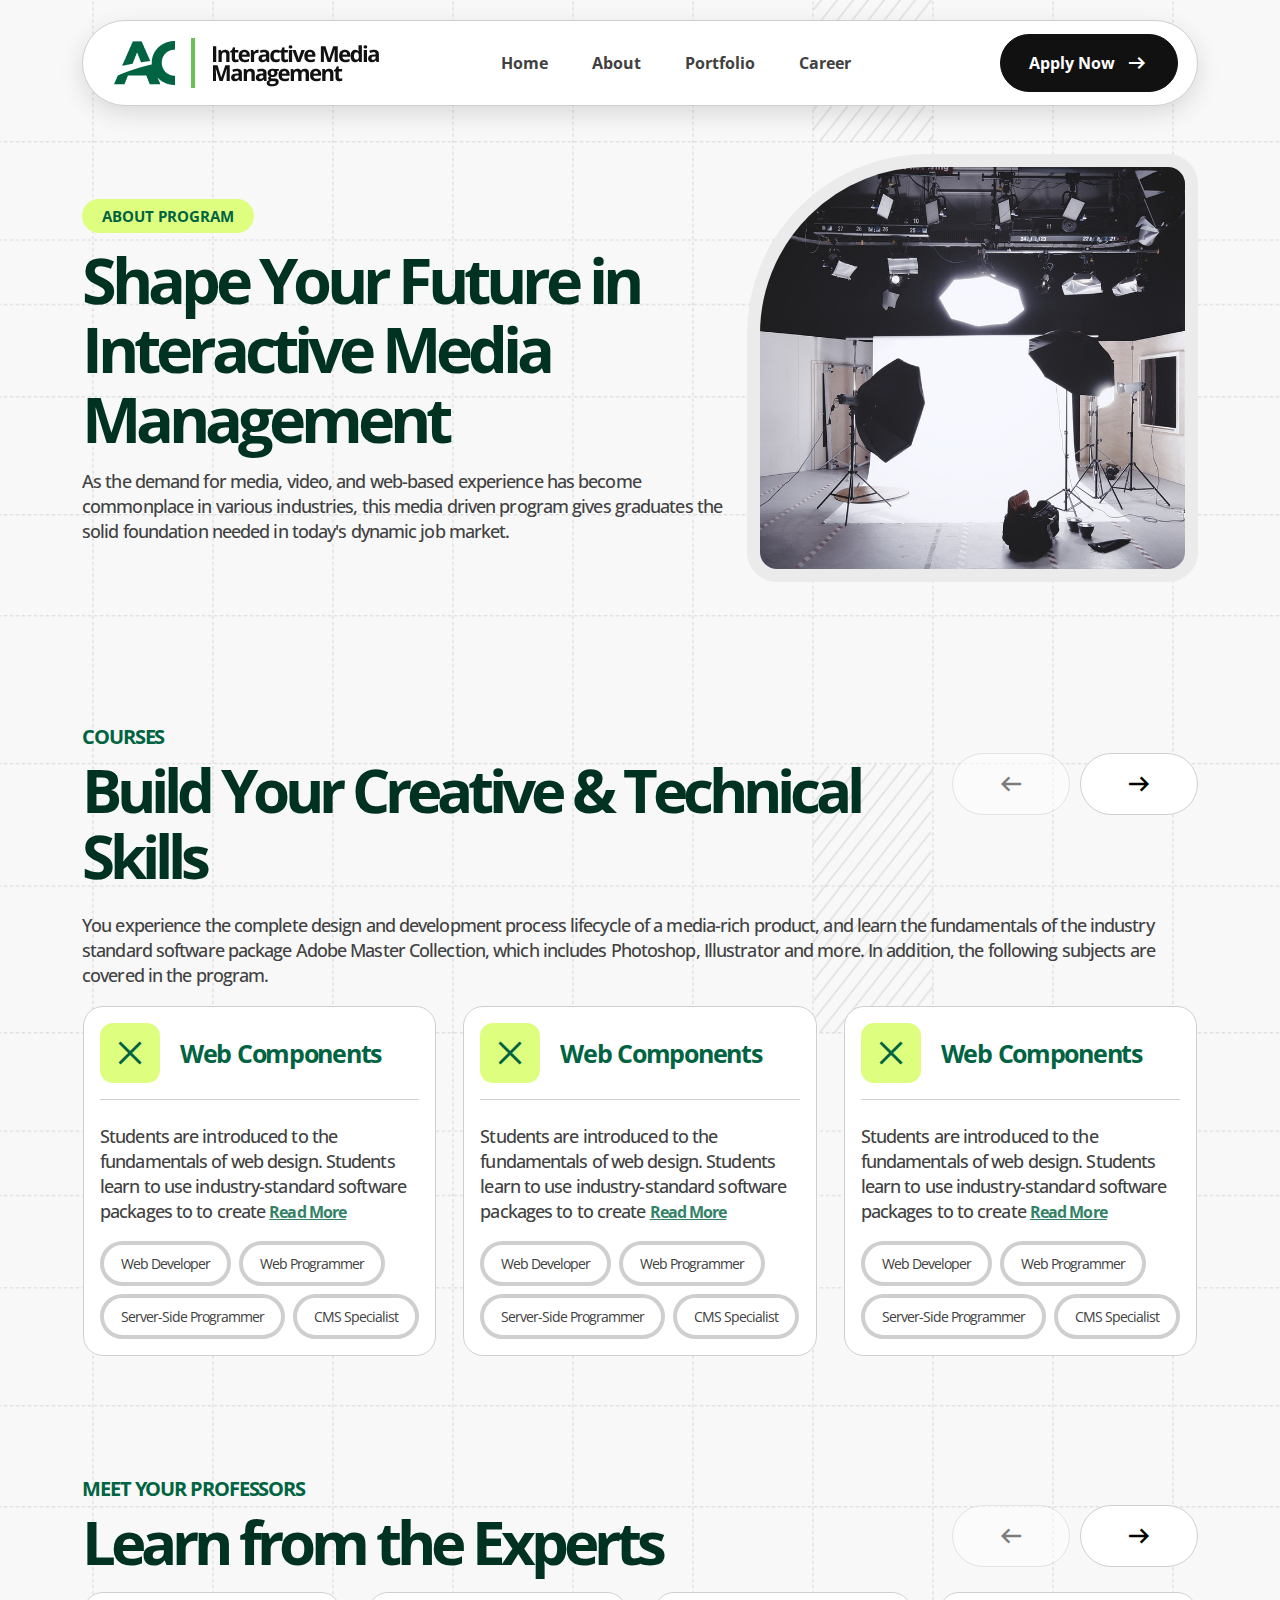
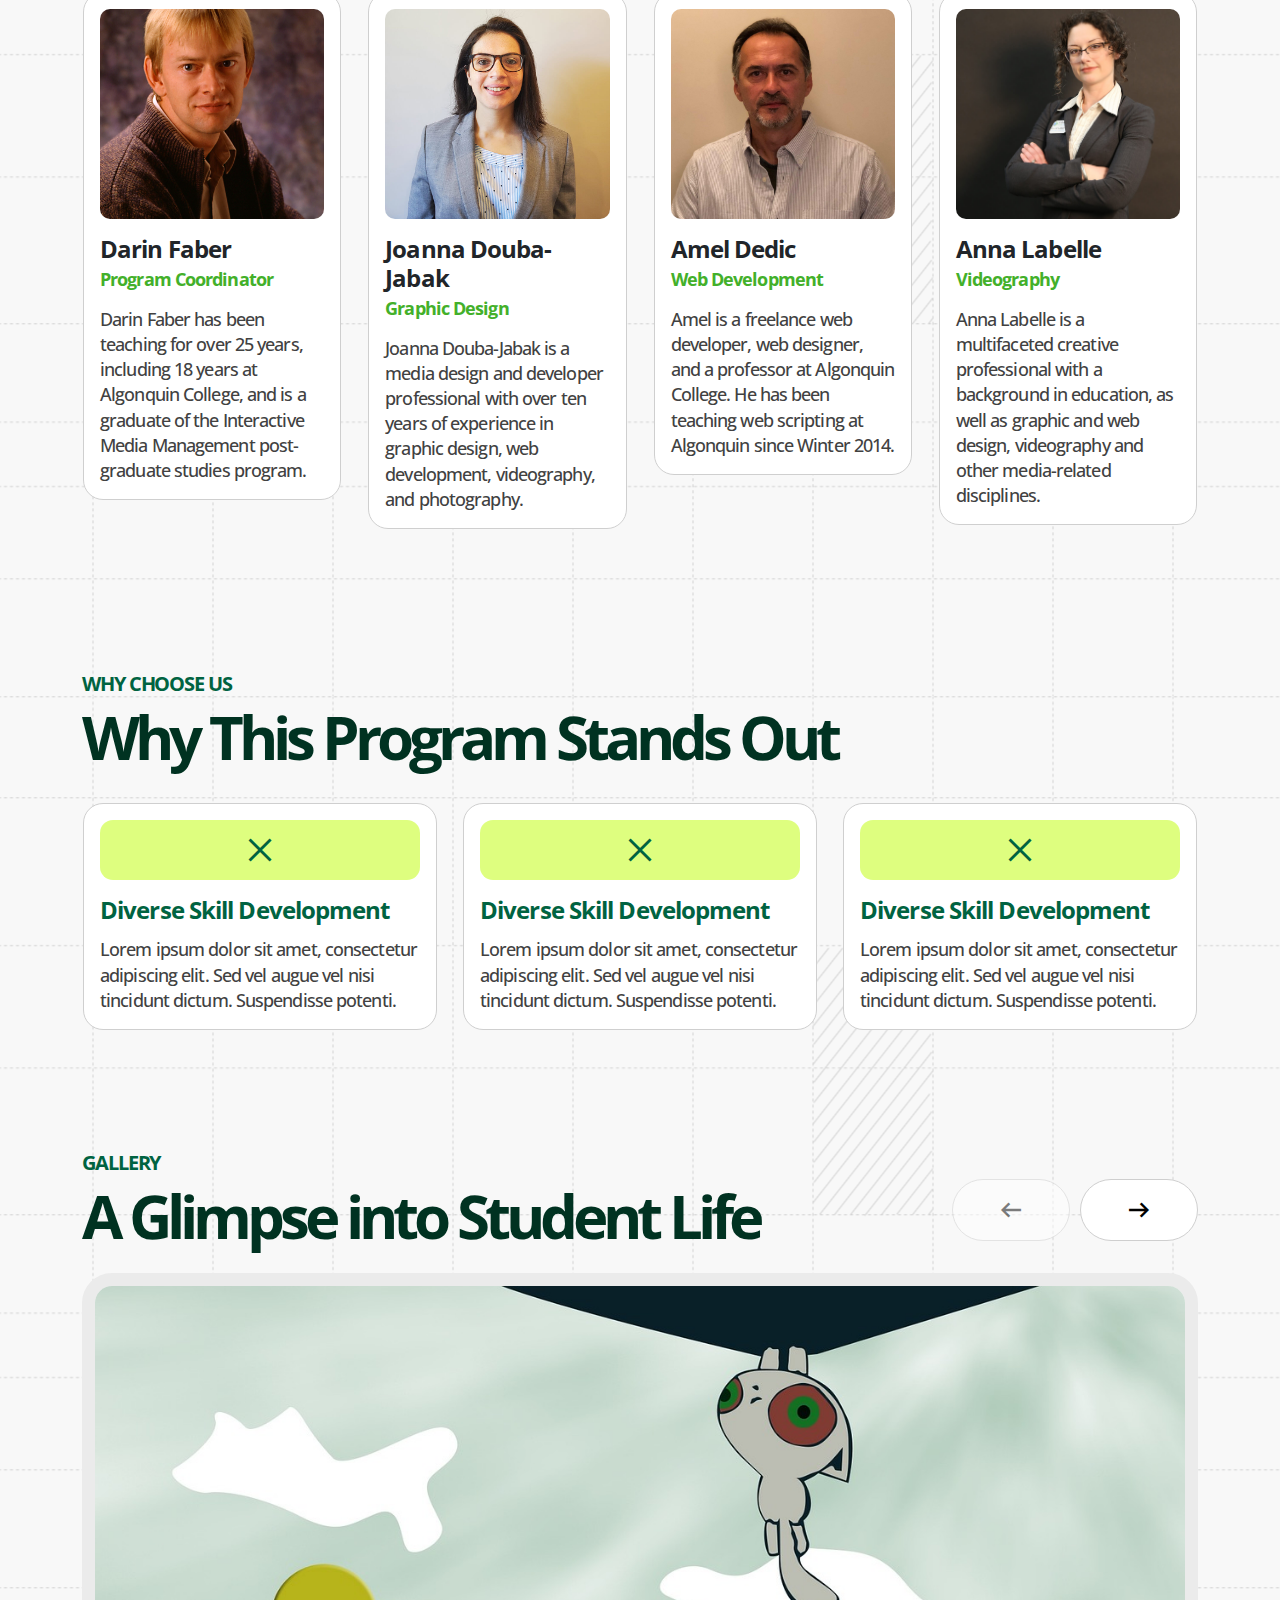
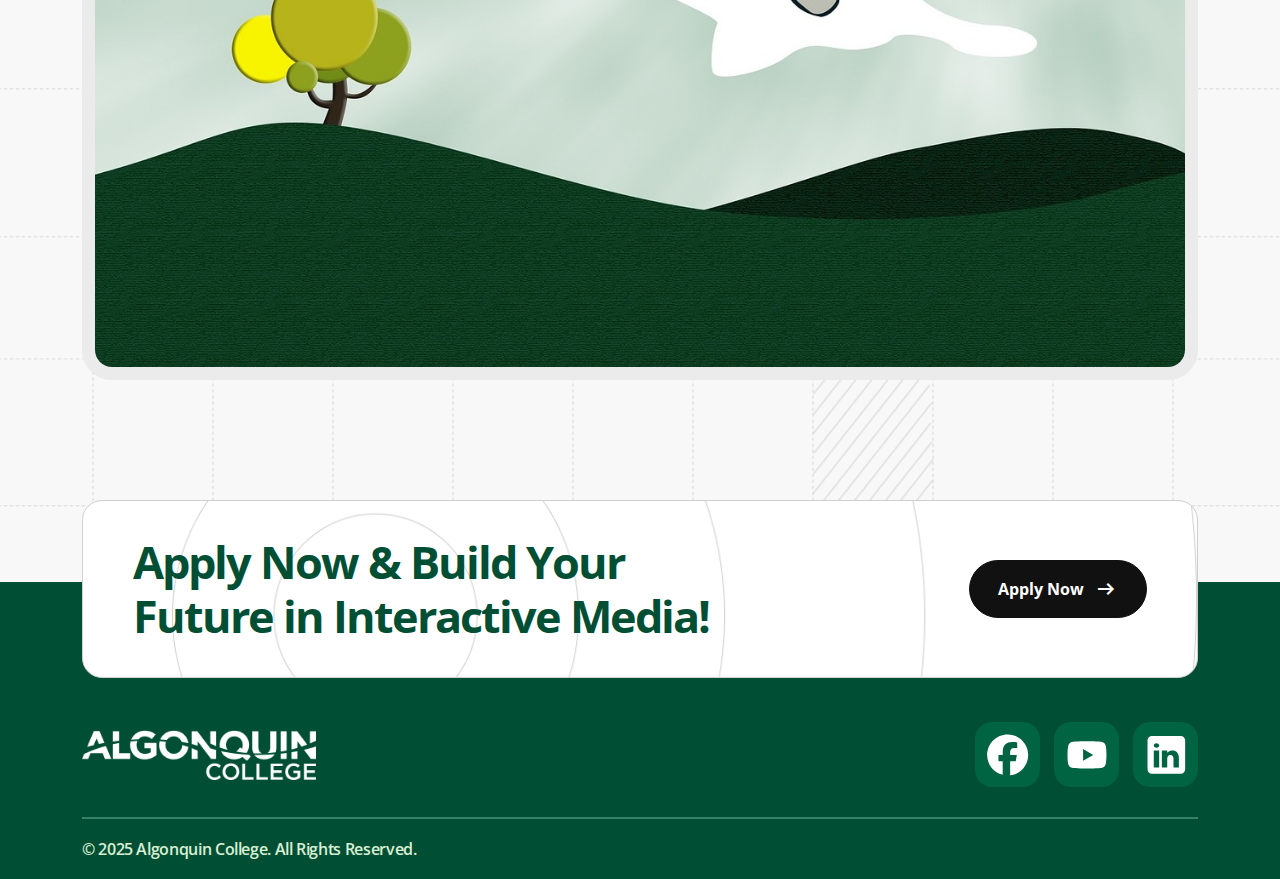
==== about.html @ 05c91048 "About and careers" ====
<!--                                                                     
  ___  __  __  __  __ 
 |_ _||  \/  ||  \/  |
  | ||| |\/| || |\/| |
  | ||| |  | || |  | |
 |___||_|  |_||_|  |_|  
-->
<!DOCTYPE html>
<html lang="en">
<head>
    <meta charset="UTF-8">
    <meta name="viewport" content="width=device-width, initial-scale=1.0">
    <meta name="description" content="Interactive Media Management - Algonquin College">
    <meta name="author" content="">
	<title>About | Interactive Media Management</title>
    <link rel="icon" type="image/png" href="assets/images/favicon.ico">
    <!-- Google Fonts -->
    <link rel="preconnect" href="https://fonts.googleapis.com">
    <link rel="preconnect" href="https://fonts.gstatic.com" crossorigin>
    <link href="https://fonts.googleapis.com/css2?family=Open+Sans:ital,wght@0,300..800;1,300..800&display=swap" rel="stylesheet">
    <!-- Google Icons -->
    <link href="https://fonts.googleapis.com/css2?family=Material+Symbols+Outlined" rel="stylesheet" />
    <!-- Bootstrap CSS -->
    <link href="assets/css/bootstrap/bootstrap.min.css" rel="stylesheet">
    <!-- Owl Carousel CSS -->
    <link rel="stylesheet" href="assets/css/owl-carousel/owl.carousel.min.css">
    <link rel="stylesheet" href="assets/css/owl-carousel/owl.theme.default.min.css">
    <!-- Custom CSS -->
    <link rel="stylesheet" href="assets/css/custom/theme.css">
</head>
<body>

    <!-- Header: Logo, Menu, Hamburger etc. -->
    <header>
        <section class="">
            <div class="container">
                <div class="header">
                    <div class="main-header">
                        <div class="logo d-inline-flex">
                            <a href="index.html" class="d-inline-flex">
                                <img src="assets/images/logo-imm.png" alt="Interactive Media Management Logo">
                            </a>
                        </div>
                        <div class="navigation">
                            <nav>
                                <div class="main-menu">
                                    <div class="close-menu">
                                        <a href="#" onclick="mobileNavigationOff()">
                                            <span class="material-symbols-outlined">
                                                close
                                                </span>
                                        </a>
                                    </div>
                                    <ul class="no-style-list p-0 m-0">
                                        <li><a href="index.html">Home</a></li>
                                        <li><a href="about.html">About</a></li>
                                        <li><a href="portfolio.html">Portfolio</a></li>
                                        <li><a href="career.html">Career</a></li>
                                    </ul>
                                    <div class="d-block d-lg-none mt-5 px-3">
                                        <a href="contact-us.html" class="theme-button black w-100">
                                            <span class="theme-button-text">Apply Now</span>
                                            <span class="material-symbols-outlined">arrow_right_alt</span>
                                        </a>
                                    </div>
                                </div>
                            </nav>
                        </div>
                        <div class="header-icons">
                            <div class="hamburger">
                                <a href="#" onclick="mobileNavigationOn()"><span class="material-symbols-outlined">
                                    menu
                                    </span>
                                </a>
                            </div>
                            <div class="ps-2 d-none d-lg-block">
                                <a href="contact-us.html" class="theme-button black">
                                    <span class="theme-button-text">Apply Now</span>
                                    <span class="material-symbols-outlined">arrow_right_alt</span>
                                </a>
                            </div>
                        </div>
                    </div>
                </div>
            </div>
        </section>
    </header>
    <!-- Main -->
     <main>
        <section class="">
            <div class="container">
                <div class="row align-items-center my-5">
                    <div class="col-md-7">
                        <div class="inner-hero-text">
                            <span class="inner-banner-highlights">ABOUT PROGRAM</span>
                            <h1 class="inner-banner-heading mt-2 pt-1 mb-3">Shape Your Future in Interactive Media Management</h1>
                            <p class="body-text mt-3 mt-md-0">As the demand for media, video, and web-based experience has become commonplace in various industries, this media driven program gives graduates the solid foundation needed in today's dynamic job market. </p>
                        </div>
                    </div>
                    <div class="col-md-5 mt-4 mt-md-0">
                        <div class="inner-hero-slider">                            
                            <div class="inner-hero-slider-image" style="background-image: url('assets/images/photography.jpg');">&nbsp;</div>
                        </div>
                    </div>
                </div>
            </div>
        </section>
        <section>
            <div class="container pt-4 mt-4 mt-md-5 pt-md-5">
                <div class="pt-4">
                    <div class="position-relative owl-heading-btns">
                        <div class="">
                            <h3 class="heading-medium">COURSES</h3>
                            <h2 class="heading-text mt-2">Build Your Creative & Technical Skills</h2>
                            <p class="body-text pt-3">You experience the complete design and development process lifecycle of a media-rich product, and learn the fundamentals of the industry standard software package Adobe Master Collection, which includes Photoshop, Illustrator and more. In addition, the following subjects are covered in the program.</p>
                        </div>
                        <div class="owl-carousel owl-theme theme-arrow about-coursel-owl">
                            <div class="item">
                                <div class="theme-box p-3">                            
                                    <div class="course-box">
                                        <div class="course-icon">
                                            <span class="material-symbols-outlined">close</span>
                                        </div>
                                        <div class="course-text">
                                            <h3 class="course-heading">Web Components</h3>
                                        </div>
                                    </div>
                                    <div class="mt-3 pt-3 theme-border-top">
                                        <p class="body-text pt-2">Students are introduced to the fundamentals of web design. Students learn to use industry-standard software packages to to create <a href="javascript:;" class="theme-link">Read More</a></p>
                                    </div>
                                    <div class="d-flex flex-wrap gap-2">                                
                                        <span class="theme-tag gray">Web Developer</span>
                                        <span class="theme-tag gray">Web Programmer</span>
                                        <span class="theme-tag gray">Server-Side Programmer</span>
                                        <span class="theme-tag gray">CMS Specialist</span>
                                    </div>
                                </div>
                            </div>
                            <div class="item">
                                <div class="theme-box p-3">                            
                                    <div class="course-box">
                                        <div class="course-icon">
                                            <span class="material-symbols-outlined">close</span>
                                        </div>
                                        <div class="course-text">
                                            <h3 class="course-heading">Web Components</h3>
                                        </div>
                                    </div>
                                    <div class="mt-3 pt-3 theme-border-top">
                                        <p class="body-text pt-2">Students are introduced to the fundamentals of web design. Students learn to use industry-standard software packages to to create <a href="javascript:;" class="theme-link">Read More</a></p>
                                    </div>
                                    <div class="d-flex flex-wrap gap-2">                                
                                        <span class="theme-tag gray">Web Developer</span>
                                        <span class="theme-tag gray">Web Programmer</span>
                                        <span class="theme-tag gray">Server-Side Programmer</span>
                                        <span class="theme-tag gray">CMS Specialist</span>
                                    </div>
                                </div>
                            </div>
                            <div class="item">
                                <div class="theme-box p-3">                            
                                    <div class="course-box">
                                        <div class="course-icon">
                                            <span class="material-symbols-outlined">close</span>
                                        </div>
                                        <div class="course-text">
                                            <h3 class="course-heading">Web Components</h3>
                                        </div>
                                    </div>
                                    <div class="mt-3 pt-3 theme-border-top">
                                        <p class="body-text pt-2">Students are introduced to the fundamentals of web design. Students learn to use industry-standard software packages to to create <a href="javascript:;" class="theme-link">Read More</a></p>
                                    </div>
                                    <div class="d-flex flex-wrap gap-2">                                
                                        <span class="theme-tag gray">Web Developer</span>
                                        <span class="theme-tag gray">Web Programmer</span>
                                        <span class="theme-tag gray">Server-Side Programmer</span>
                                        <span class="theme-tag gray">CMS Specialist</span>
                                    </div>
                                </div>
                            </div>
                            <div class="item">
                                <div class="theme-box p-3">                            
                                    <div class="course-box">
                                        <div class="course-icon">
                                            <span class="material-symbols-outlined">close</span>
                                        </div>
                                        <div class="course-text">
                                            <h3 class="course-heading">Web Components</h3>
                                        </div>
                                    </div>
                                    <div class="mt-3 pt-3 theme-border-top">
                                        <p class="body-text pt-2">Students are introduced to the fundamentals of web design. Students learn to use industry-standard software packages to to create <a href="javascript:;" class="theme-link">Read More</a></p>
                                    </div>
                                    <div class="d-flex flex-wrap gap-2">                                
                                        <span class="theme-tag gray">Web Developer</span>
                                        <span class="theme-tag gray">Web Programmer</span>
                                        <span class="theme-tag gray">Server-Side Programmer</span>
                                        <span class="theme-tag gray">CMS Specialist</span>
                                    </div>
                                </div>
                            </div>
                            <div class="item">
                                <div class="theme-box p-3">                            
                                    <div class="course-box">
                                        <div class="course-icon">
                                            <span class="material-symbols-outlined">close</span>
                                        </div>
                                        <div class="course-text">
                                            <h3 class="course-heading">Web Components</h3>
                                        </div>
                                    </div>
                                    <div class="mt-3 pt-3 theme-border-top">
                                        <p class="body-text pt-2">Students are introduced to the fundamentals of web design. Students learn to use industry-standard software packages to to create <a href="javascript:;" class="theme-link">Read More</a></p>
                                    </div>
                                    <div class="d-flex flex-wrap gap-2">                                
                                        <span class="theme-tag gray">Web Developer</span>
                                        <span class="theme-tag gray">Web Programmer</span>
                                        <span class="theme-tag gray">Server-Side Programmer</span>
                                        <span class="theme-tag gray">CMS Specialist</span>
                                    </div>
                                </div>
                            </div>
                            <div class="item">
                                <div class="theme-box p-3">                            
                                    <div class="course-box">
                                        <div class="course-icon">
                                            <span class="material-symbols-outlined">close</span>
                                        </div>
                                        <div class="course-text">
                                            <h3 class="course-heading">Web Components</h3>
                                        </div>
                                    </div>
                                    <div class="mt-3 pt-3 theme-border-top">
                                        <p class="body-text pt-2">Students are introduced to the fundamentals of web design. Students learn to use industry-standard software packages to to create <a href="javascript:;" class="theme-link">Read More</a></p>
                                    </div>
                                    <div class="d-flex flex-wrap gap-2">                                
                                        <span class="theme-tag gray">Web Developer</span>
                                        <span class="theme-tag gray">Web Programmer</span>
                                        <span class="theme-tag gray">Server-Side Programmer</span>
                                        <span class="theme-tag gray">CMS Specialist</span>
                                    </div>
                                </div>
                            </div>
                        </div>
                    </div>
                </div>
            </div>
        </section>
        <section>
            <div class="container pt-4 mt-4 mt-md-5 pt-md-5">
                <div class="pt-4">
                    <div class="position-relative owl-heading-btns">
                        <div class="">
                            <h3 class="heading-medium">MEET YOUR PROFESSORS</h3>
                            <h2 class="heading-text mt-2">Learn from the Experts</h2>
                        </div>
                        <div class="owl-carousel owl-theme theme-arrow prof-coursel-owl pt-2">
                            <div class="item">
                                <div class="theme-box p-3">   
                                    <div class="prof-photo">
                                        <img src="assets/images/professors/darin.jpg" alt="Darin Faber" class="img-fluid">
                                    </div>
                                    <div class="mt-3">
                                        <h3 class="heading-24">Darin Faber</h3>
                                        <h4 class="heading-17">Program Coordinator</h4>
                                        <p class="body-text pt-3 mb-0">Darin Faber has been teaching for over 25 years, including 18 years at Algonquin College, and is a graduate of the Interactive Media Management post-graduate studies program.</p>
                                    </div>
                                </div>
                            </div>
                            <div class="item">
                                <div class="theme-box p-3">   
                                    <div class="prof-photo">
                                        <img src="assets/images/professors/joanna.jpg" alt="Joanna Douba-Jabak" class="img-fluid">
                                    </div>
                                    <div class="mt-3">
                                        <h3 class="heading-24">Joanna Douba-Jabak</h3>
                                        <h4 class="heading-17">Graphic Design</h4>
                                        <p class="body-text pt-3 mb-0">Joanna Douba-Jabak is a media design and developer professional with over ten years of experience in graphic design, web development, videography, and photography.</p>
                                    </div>
                                </div>
                            </div>
                            <div class="item">
                                <div class="theme-box p-3">   
                                    <div class="prof-photo">
                                        <img src="assets/images/professors/amel-dedic.jpg" alt="Amel Dedic" class="img-fluid">
                                    </div>
                                    <div class="mt-3">
                                        <h3 class="heading-24">Amel Dedic</h3>
                                        <h4 class="heading-17">Web Development</h4>
                                        <p class="body-text pt-3 mb-0">Amel is a freelance web developer, web designer, and a professor at Algonquin College. He has been teaching web scripting at Algonquin since Winter 2014. </p>
                                    </div>
                                </div>
                            </div>
                            <div class="item">
                                <div class="theme-box p-3">   
                                    <div class="prof-photo">
                                        <img src="assets/images/professors/anna.jpg" alt="Anna Labelle" class="img-fluid">
                                    </div>
                                    <div class="mt-3">
                                        <h3 class="heading-24">Anna Labelle</h3>
                                        <h4 class="heading-17">Videography</h4>
                                        <p class="body-text pt-3 mb-0">Anna Labelle is a multifaceted creative professional with a background in education, as well as graphic and web design, videography and other media-related disciplines.</p>
                                    </div>
                                </div>
                            </div>
                            <div class="item">
                                <div class="theme-box p-3">   
                                    <div class="prof-photo">
                                        <img src="assets/images/professors/samar.jpg" alt="Samar Elamir" class="img-fluid">
                                    </div>
                                    <div class="mt-3">
                                        <h3 class="heading-24">Samar Elamir</h3>
                                        <h4 class="heading-17">Motion Graphics</h4>
                                        <p class="body-text pt-3 mb-0">Samar ElAmir holds a bachelor of Arts in English literature from the University of Alexandria, Egypt, and a Master of Science in Information Technology from the University of Nottingham, UK. </p>
                                    </div>
                                </div>
                            </div>
                            <div class="item">
                                <div class="theme-box p-3">   
                                    <div class="prof-photo">
                                        <img src="assets/images/professors/anon.png" alt="Craig Clark" class="img-fluid">
                                    </div>
                                    <div class="mt-3">
                                        <h3 class="heading-24">Craig Clark</h3>
                                        <h4 class="heading-17">UI/UX Designer</h4>
                                        <p class="body-text pt-3 mb-0">Craig Clark is a multimedia specialist, digital strategist and artist, and is an alumni of the Interactive Media Management program.</p>
                                    </div>
                                </div>
                            </div>
                        </div>
                    </div>
                </div>
            </div>
        </section>
        <section>
            <div class="container pt-4 mt-4 mt-md-5 pt-md-5">
                <div class="pt-4">
                    <div class="position-relative owl-heading-btns">
                        <div class="">
                            <h3 class="heading-medium">WHY CHOOSE US</h3>
                            <h2 class="heading-text mt-2">Why This Program Stands Out</h2>
                        </div>
                        <div class="row">                            
                            <div class="col-lg-4 mt-4">                            
                                <div class="theme-box p-3">   
                                    <div class="">   
                                        <div class="course-icon">
                                            <span class="material-symbols-outlined">close</span>
                                        </div>
                                    </div>
                                    <div class="mt-3">
                                        <h3 class="heading-24 green">Diverse Skill Development</h3>
                                        <p class="body-text pt-2 mb-0">Lorem ipsum dolor sit amet, consectetur adipiscing elit. Sed vel augue vel nisi tincidunt dictum. Suspendisse potenti.</p>
                                    </div>
                                </div>
                            </div>
                            <div class="col-lg-4 mt-4">                            
                                <div class="theme-box p-3">   
                                    <div class="">   
                                        <div class="course-icon">
                                            <span class="material-symbols-outlined">close</span>
                                        </div>
                                    </div>
                                    <div class="mt-3">
                                        <h3 class="heading-24 green">Diverse Skill Development</h3>
                                        <p class="body-text pt-2 mb-0">Lorem ipsum dolor sit amet, consectetur adipiscing elit. Sed vel augue vel nisi tincidunt dictum. Suspendisse potenti.</p>
                                    </div>
                                </div>
                            </div>
                            <div class="col-lg-4 mt-4">                            
                                <div class="theme-box p-3">   
                                    <div class="">   
                                        <div class="course-icon">
                                            <span class="material-symbols-outlined">close</span>
                                        </div>
                                    </div>
                                    <div class="mt-3">
                                        <h3 class="heading-24 green">Diverse Skill Development</h3>
                                        <p class="body-text pt-2 mb-0">Lorem ipsum dolor sit amet, consectetur adipiscing elit. Sed vel augue vel nisi tincidunt dictum. Suspendisse potenti.</p>
                                    </div>
                                </div>
                            </div>
                        </div>
                    </div>
                </div>
            </div>
        </section>
        <section>
            <div class="container pt-4 mt-4 mt-md-5 pt-md-5">
                <div class="pt-4">
                    <div class="position-relative owl-heading-btns">
                        <div class="">
                            <h3 class="heading-medium">GALLERY</h3>
                            <h2 class="heading-text mt-2">A Glimpse into Student Life</h2>
                        </div>
                        <div class="owl-carousel owl-theme theme-arrow about-gallery-owl mt-2 pt-3">
                            <div class="item">
                                <div class="about-gallery-box">
                                    <img src="assets/images/motion.jpg" alt="Gallery Image" class="w-100">
                                </div>
                            </div>
                            <div class="item">
                                <div class="about-gallery-box">
                                    <img src="assets/images/motion.jpg" alt="Gallery Image" class="w-100">
                                </div>
                            </div>
                            <div class="item">
                                <div class="about-gallery-box">
                                    <img src="assets/images/motion.jpg" alt="Gallery Image" class="w-100">
                                </div>
                            </div>
                        </div>
                    </div>
                </div>
            </div>
        </section>
        <section class="overlap-footer">
            <div class="container pt-4 mt-4 mt-md-5 pt-md-5">
                <div class="pt-4">
                    <div class="cta-wrap">
                        <div class="row align-items-center">
                            <div class="col-md-7">
                                <h2 class="cta-heading-text">Apply Now & Build Your Future in Interactive Media!</h2>
                            </div>
                            <div class="col-md-5">
                                <div class="d-flex justify-content-start justify-content-md-end mt-3 mt-md-0">
                                    <a href="javascript:;" class="theme-button black">
                                        <span class="theme-button-text">Apply Now</span>
                                        <span class="material-symbols-outlined">arrow_right_alt</span>
                                    </a>
                                </div>
                            </div>
                        </div>
                    </div>
                </div>
            </div>
        </section>
     </main>
     <footer class="footer top-space">
        <section>
            <div class="container">
                <div class="row align-items-center">
                    <div class="col-6">
                        <div class="footer-logo">
                            <a href="index.html">
                                <img src="assets/images/ac-logo-white.png" alt="Interactive Media Management Logo" class="img-fluid">
                            </a>
                        </div>
                    </div>
                    <div class="col-6">
                        <ul class="footer-social">
                            <li><a href="#"><svg xmlns="http://www.w3.org/2000/svg" width="42" height="42" viewBox="0 0 42 42" fill="none"><path d="M41.1998 20.9321C41.1998 9.5919 32.0066 0.398682 20.6664 0.398682C9.32616 0.398682 0.132935 9.5919 0.132935 20.9321C0.132935 30.5615 6.76276 38.6418 15.7063 40.861V27.2071H11.4723V20.9321H15.7063V18.2283C15.7063 11.2395 18.8693 8.00015 25.7307 8.00015C27.0317 8.00015 29.2764 8.25559 30.1947 8.5102V14.198C29.7101 14.147 28.8682 14.1216 27.8227 14.1216C24.456 14.1216 23.155 15.3971 23.155 18.7128V20.9321H29.862L28.7097 27.2071H23.155V41.3152C33.3223 40.0873 41.2006 31.4304 41.2006 20.9321H41.1998Z" fill="white"/></svg></a></li>
                            <li><a href="#"><svg xmlns="http://www.w3.org/2000/svg" width="40" height="28" viewBox="0 0 40 28" fill="none"><path fill-rule="evenodd" clip-rule="evenodd" d="M35.2204 1.11071C36.8977 1.55969 38.2157 2.87775 38.6647 4.55499C39.4793 7.59198 39.4793 13.9321 39.4793 13.9321C39.4793 13.9321 39.4793 20.2723 38.6647 23.3093C38.2157 24.9865 36.8977 26.3046 35.2204 26.7536C32.1834 27.5681 20.0002 27.5681 20.0002 27.5681C20.0002 27.5681 7.81695 27.5681 4.77996 26.7536C3.10272 26.3046 1.78466 24.9865 1.33569 23.3093C0.521118 20.2723 0.521118 13.9321 0.521118 13.9321C0.521118 13.9321 0.521118 7.59198 1.33569 4.55499C1.78466 2.87775 3.10272 1.55969 4.77996 1.11071C7.81695 0.296143 20.0002 0.296143 20.0002 0.296143C20.0002 0.296143 32.1834 0.296143 35.2204 1.11071ZM26.2216 13.9321L16.1004 19.7752V8.089L26.2216 13.9321Z" fill="white"/></svg></a></li>
                            <li><a href="#"><svg xmlns="http://www.w3.org/2000/svg" width="46" height="46" viewBox="0 0 46 46" fill="none"><path d="M37.6693 4.11597H8.99733C6.52437 4.11597 4.51733 6.12301 4.51733 8.59597V37.268C4.51733 39.7409 6.52437 41.748 8.99733 41.748H37.6693C40.1423 41.748 42.1493 39.7409 42.1493 37.268V8.59597C42.1493 6.12301 40.1423 4.11597 37.6693 4.11597ZM16.1653 18.452V35.476H10.7893V18.452H16.1653ZM10.7893 13.4971C10.7893 12.2427 11.8645 11.284 13.4773 11.284C15.0901 11.284 16.1026 12.2427 16.1653 13.4971C16.1653 14.7515 15.1618 15.764 13.4773 15.764C11.8645 15.764 10.7893 14.7515 10.7893 13.4971ZM35.8773 35.476H30.5013C30.5013 35.476 30.5013 27.179 30.5013 26.516C30.5013 24.724 29.6053 22.932 27.3653 22.8961H27.2937C25.1253 22.8961 24.2293 24.7419 24.2293 26.516C24.2293 27.3313 24.2293 35.476 24.2293 35.476H18.8533V18.452H24.2293V20.7457C24.2293 20.7457 25.9586 18.452 29.4351 18.452C32.9922 18.452 35.8773 20.898 35.8773 25.8529V35.476Z" fill="white"/></svg></a></li>
                        </ul>
                    </div>
                </div>
            </div>
        </section>
        <section>
            <div class="container">
                <div class="footer-bottom">
                    <p class="footer-bottom-text">&copy; 2025 Algonquin College. All Rights Reserved.</p>
                </div>
            </div>
        </section>
     </footer>
    <!-- jquery -->
    <script src="assets/js/jquery/jquery.min.js"></script>
    <!-- Bootstrap JS -->
    <script src="assets/js/bootstrap/bootstrap.bundle.min.js"></script> 
    <!-- Owl Carousel JS -->
    <script src="assets/js/owl-carousel/owl.carousel.min.js"></script>
    <!-- Custom JS -->
    <script src="assets/js/custom/theme.js"></script>
</body>
</html>
---- assets/css/custom/theme.css ----
/* ====================== Start: Variables ====================== */
:root {
    --accent: #DEFE7F;
    --primary: #006341;
    --secondary: #00703C;
    --background: #F8F8F8;
    --black: #000000;
    
    --base-100: #FFFFFF;
    --base-300: #CFCFCF;
    --base-400: #B8B8B8;
    --base-700: #414141;
    --base-800: #292929;
    --base-900: #111111;
    
    --deep-green-100: #CCE0D9;
    --deep-green-300: #66A18D;
    --deep-green-400: #338267;
    --deep-green-500: #006341;
    --deep-green-600: #004F34;
    --deep-green-800: #003221;
    
    --lime-green-100: #D9EFD4;
    --lime-green-200: #B4DFAA;
    --lime-green-300: #8ED07F;
    --lime-green-400: #69C055;
    --lime-green-500: #43B02A;
    --lime-green-600: #368D22;    
}
/* ====================== End: Variables ====================== */


/* ====================== Start: Global Style ====================== */
* {
    font-family: "Open Sans", sans-serif;
}

body {
	background-image: url("../../../assets/images/main-bg-grid.png");
	background-size: auto;
	background-repeat: repeat;
	background-position: center bottom;
    font-size: 16px;
    background-color: var(--background);
}

/* For WebKit browsers (Chrome, Safari) */
::-webkit-scrollbar {
    width: 10px;
}

::-webkit-scrollbar-thumb {
    background-color: var(--lime-green-500);
    border-radius: 5px;
}

/* For Firefox */
* {
    scrollbar-width: thin;
    scrollbar-color: var(--lime-green-500) var(--base-200);
}

a {
    text-decoration: none;
}

.no-style-list {
    list-style: none;
}

.theme-button {
    display: inline-flex;
    padding: 14px 18px;
    justify-content: center;
    align-items: center;
    gap: 10px;
    border-radius: 100px;
    font-size: 14px;
    font-weight: 700;
    -webkit-transition: background-color 0.3s ease-in-out, border-color 0.3s ease-in-out, color 0.3s ease-in-out;
    -moz-transition: background-color 0.3s ease-in-out, border-color 0.3s ease-in-out, color 0.3s ease-in-out;
    -o-transition: background-color 0.3s ease-in-out, border-color 0.3s ease-in-out, color 0.3s ease-in-out;
    transition: background-color 0.3s ease-in-out, border-color 0.3s ease-in-out, color 0.3s ease-in-out;
}  

.theme-button.black {    
    background-color: var(--base-900); 
    color: var(--base-100);
    border: 1px solid  var(--base-900);
}

.theme-button.black:hover {
    background-color: var(--secondary);
    border-color: var(--secondary);
}  

.theme-button.white {    
    border: 1px solid var(--base-300);
    background: var(--base-100);
    color: var(--base-900);
}

.theme-button.white:hover {
    color: var(--base-100);
    background-color: var(--secondary);
    border-color: var(--secondary);
}  

.heading-text {
    color: var(--deep-green-800);
    font-size: 30px;
    font-weight: 700;
    line-height: 1em;
    letter-spacing: -1px;
}

.heading-text-highlight {
    position: relative;    
    display: inline-block;
}

.heading-text-highlight::before {
	position: absolute;
	content: "";
	height: 15px;
	background-color: var(--lime-green-200);
	bottom: 5px;
	width: calc(100% + 15px);
	left: -5px;
	z-index: -1;
	border-radius: 50px;
    display: none;
}

.body-text {
    color: var(--base-700);
    font-size: 16px;
    font-weight: 500;
    line-height: 1.4em;
    letter-spacing: -0.9px;
}

.heading-tiny {
    font-size: 18px;
    font-weight: 700;
    color: var(--base-800);
    letter-spacing: -0.9px;
    margin: 0;
}

.heading-medium {
    color: var(--deep-green-500);
    font-size: 20px;
    letter-spacing: -1.1px;
    margin: 0;
    font-weight: 700;
}

.theme-tag {
	color: var(--deep-green-500);
	font-size: 14px;
	font-weight: 700;
	letter-spacing: -1px;
	border-radius: 100px;
	border: 4px solid var(--base-300);
	background: var(--base-100);
	padding: 4px 17px;
	display: inline-flex;
	align-items: center;
	justify-content: center;
    min-height: 45px;
}

.theme-tag.gray {
	color: var(--base-700);
	font-weight: 400;
}

.theme-arrow .owl-nav {
    display: flex;
    justify-content: center;
    align-items: center;
    gap: 10px;
}

.theme-arrow .owl-nav > button[type="button"] {
    border-radius: 40px;
    border: 1px solid var(--base-300) !important;
    background-color: var(--base-100);
    display: flex;
    padding: 0 !important;
    justify-content: center;
    align-items: center;
    height: 42px;
    width: 88px;
    -webkit-transition: background-color 0.3s ease-in-out, border-color 0.3s ease-in-out, color 0.3s ease-in-out;
    -moz-transition: background-color 0.3s ease-in-out, border-color 0.3s ease-in-out, color 0.3s ease-in-out;
    -o-transition: background-color 0.3s ease-in-out, border-color 0.3s ease-in-out, color 0.3s ease-in-out;
    transition: background-color 0.3s ease-in-out, border-color 0.3s ease-in-out, color 0.3s ease-in-out;
    color: var(--black);
    margin: 0 !important;
}

.theme-arrow .owl-nav > button span {
	font-size: 22px;
}

.theme-arrow .owl-nav > button:hover {
    background-color: var(--lime-green-500) !important;
    border: 1px solid var(--lime-green-500) !important;
}

.theme-arrow .owl-nav button.disabled {
    pointer-events: none;
}

.theme-box {
	border-radius: 20px;
	border: 1px solid var(--base-300);
	background: var(--base-100);
	overflow: hidden;
    margin: 1px;
}

.theme-link {
    color: var(--deep-green-400);
    font-size: 16px;
    font-weight: 700;
    letter-spacing: -0.9px;
    text-decoration: underline;
    white-space: nowrap;
}

.theme-link:hover {
    opacity: 0.8;
}

.theme-border-top {
	border-top: 1px solid var(--base-300);
}

.heading-24 {
    color: var(--deep-green-900);
    font-size: 19px;
    font-weight: 700;
    letter-spacing: -0.9px;
    margin-bottom: 5px;
}

.heading-24.green {
    color: var(--deep-green-500);
}

.heading-17 {
    color: var(--lime-green-500);
    font-size: 16px;
    font-weight: 700;
    letter-spacing: -0.9px;
    margin: 0;
}

.theme-list {
	margin: 0;
}

.theme-list li {
	padding-bottom: 10px;
}

.theme-list li:last-child {
	padding-bottom: 0;
}

@media only screen and (min-width: 36em) {    
    .theme-button {
        padding: 16px 24px;
        font-size: 15px;
    }  
    .heading-text {
        font-size: 32px;
        line-height: 1.1em;
    }
}

@media only screen and (min-width: 62em) {
    .heading-text {
        font-size: 47px;
        letter-spacing: -5px;
        line-height: 1.1;
    }
    .theme-button {
        padding: 16px 28px;
        font-size: 16px;
    }  
    .heading-text-highlight::before {
        height: 18px;
        bottom: 9px;
        display: inline-flex;
    }    
    .theme-arrow .owl-nav > button[type="button"] {
        height: 62px;
        width: 118px;
    }
    .theme-arrow .owl-nav > button span {
        font-size: 30px;
    }    
    .heading-24 {
        font-size: 24px;
    }
    
    .heading-17 {
        font-size: 18px;
    }
}

@media only screen and (min-width: 75em) {
    .heading-text-highlight::before {
        bottom: 11px;
    }
    .heading-text {
        font-size: 60px;
        line-height: 1.1;
    }
    .theme-tag {    
        font-size: 14px;
    }
    .body-text {
        font-size: 18px;
    }
}

@media only screen and (min-width: 87.5em) {
    .container {
        max-width: 1304px;
    }
    .heading-text-highlight::before {
        height: 20px;
        bottom: 11px;
    }
    .theme-tag {    
        min-height: 45px;
        height: 45px;
        font-size: 17px;
    }
}

/* ====================== End: Global Style ====================== */

/* ====================== Start: Header ====================== */
.header {
    border-radius: 50px;
    border: 1px solid #CFCFCF;
    background-color: #ffffff;
    box-shadow: 0px 8px 25px 0px rgba(0, 0, 0, 0.12);
    margin: 20px auto 0;
    padding: 0 20px;
}

.main-header {
    display: flex;
    align-items: center;
    justify-content: space-between;
    padding: 13px 0px;
}

.logo img {
	max-height: 30px;
}

.header-icons {
    display: flex;
    align-items: center;
    gap: 15px;
}

.header-icons .hamburger a {
	color: var(--black);
	display: flex;
}

.header-icons .hamburger a span {
	font-size: 35px;
}

.header-icons .hamburger:hover {
    opacity: 0.8;
}

.header-icons .cart:hover {
    opacity: 0.8;
}

.mobile-menu-active .main-menu {
    left: 0;
}

.main-menu {
    height: 100vh;
    width: 100%;
    position: fixed;
    z-index: 2;
    background-color: #fff;
    left: -110%;
    top: 0;
    transition: all 500ms;
    -webkit-transition: all 500ms;
    -moz-transition: all 500ms;
    -o-transition: all 500ms;
    -ms-transition: all 500ms;
}

.main-menu ul {
    display: flex;
    align-items: center;
    flex-direction: column;
}

.main-menu ul li {
    width: 100%;
}

.main-menu ul li a {
    width: 100%;
    display: inline-block;
    padding: 12px 15px;
    border-bottom: 1px solid #ddd;    
    color: var(--base-700);
    white-space: nowrap;
    font-weight: 700;
    font-size: 16px;
}

.main-menu ul li a:hover {
    color: var(--lime-green-500);
}

.close-menu {
    text-align: right;
    padding: 0;
}

.close-menu a {
	color: var(--black);
	display: inline-flex;
	position: relative;
	margin: 20px 20px 0 0;
}

.close-menu a span {
    font-size: 35px;
}

.close-menu a:hover,
.close-menu a:focus {
    color: var(--primary);
}


@media only screen and (min-width: 62em) {
    .hamburger {
        display: none;
    }

    .main-menu {
        height: inherit;
        width: inherit;
        position: relative;
        z-index: 1;
        background-color: inherit;
        left: inherit;
        top: inherit;
        margin-right: 19px;
    }

    .close-menu {
        display: none;
    }

    .main-menu ul {
        flex-direction: row;
    }

    .main-menu ul li a {
        padding: 2px;
        border-bottom: none;
    }

    .main-menu ul li {        
        margin-right: 40px;
    }

    .main-menu ul li:last-child {
        margin-right: 0;
    }

    .navigation nav {
        display: flex;
        align-items: center;
    }
    
    .logo img {
        max-height: 50px;
    }

    .header {
        padding: 0 19px 0 31px;
    }
}

/* ====================== End: Header ====================== */

/* ====================== Start: Hero Section ====================== */
.banner-highlights {
    border-radius: 50px;
    background: var(--accent);
    padding: 6px 10px;
    color: var(--deep-green-500);
    font-size: 12px;
    font-weight: 700;
    display: inline-flex;
}

.hero-slider-image {
    border-radius: 30px;
    height: 350px;
	border: 13px solid #EBEBEB;
	display: flex;
	justify-content: center;
	align-items: flex-end;
	margin-bottom: 23px;
    background-position: center;
    background-size: cover;
    background-repeat: no-repeat;
}

.hero-slider-text {
    margin: 0 0 -29px;
	color: var(--deep-green-500);
	font-size: 14px;
	font-weight: 700;
	letter-spacing: -1px;
	border-radius: 100px;
	border: 4px solid var(--base-300);
	background: var(--base-100);
	padding: 4px 17px;
	display: inline-flex;
	align-items: center;
	justify-content: center;
    min-height: 45px;
}

.hero-slider .owl-nav button {
	height: 45px;
	width: 45px;
    border-radius: 50px !important;
    border: 5px solid var(--base-300) !important;
    background: var(--base-100) !important;
    display: inline-flex;
    justify-content: center;
    align-items: center;
    margin: 0 !important;
}

.hero-slider .owl-nav button span {
	color: var(--deep-green-500);
	font-size: 35px;
	line-height: 0.7;
	font-weight: 500;
}


.hero-slider .owl-nav .owl-prev {
	position: absolute;
	top: 50%;
    transform: translateY(-50%);
    left: 20px;
	margin: 0 !important;
}

.hero-slider .owl-nav .owl-next {
	position: absolute;
	top: 50%;
    transform: translateY(-50%);
    right: 20px;
	margin: 0 !important;
}

.banner-heading {
    color: var(--deep-green-800);
	font-size: 29px;
    font-weight: 700;
	line-height: 1.5em;
    letter-spacing: -2.2px;
}

.banner-text-highlight {
    position: relative;    
    display: inline-flex;
}

.banner-text-highlight::before {
	position: absolute;
	content: "";
	height: 11px;
	background-color: var(--lime-green-200);
	bottom: 5px;
	width: calc(100% + 15px);
	left: -5px;
	z-index: -1;
	border-radius: 50px;
}

@media only screen and (min-width: 36em) {   
    .banner-highlights {
        padding: 6px 14px;
        font-size: 14px;
    }  
    .banner-heading {
        font-size: 33px;
        line-height: 1em;
    }
}    

@media only screen and (min-width: 48em) { 
    .hero-slider-image {
        border-radius: 180px 30px 30px 30px;
        height: 428px;
    }   
    .hero-slider .owl-nav .owl-prev {
        left: -17px;
    }
    .hero-slider .owl-nav .owl-next {
        right: -17px;
    }
}    

@media only screen and (min-width: 62em) {
    .banner-heading {
        font-size: 53px;
        letter-spacing: -5px;
        line-height: 1.1;
    }
    .banner-highlights {
        font-size: 15px;
        padding: 6px 20px;
    }
    .banner-text-highlight::before {
        height: 18px;
        bottom: 9px;
    }
}

@media only screen and (min-width: 75em) {
    .banner-heading {
        font-size: 63px;
    }
    .banner-text-highlight::before {
        bottom: 11px;
    }
    .hero-slider-text {    
        font-size: 16px;
    }
}

@media only screen and (min-width: 87.5em) {
    .banner-heading {
        font-size: 68px;
    } 
    .banner-highlights {
        font-size: 20px;
    } 
    .banner-text-highlight::before {
        height: 20px;
        bottom: 11px;
    }   
    .hero-slider-text {    
        min-height: 50px;
        height: 50px;
        font-size: 20px;
    }
}

@media only screen and (max-width: 35.99em) {
    .banner-text-highlight {
        font-size: 41px;
    }
}

/* ====================== End: Hero Section ====================== */

/* ====================== Start: Brands ====================== */
.company-box {
	display: flex;
	align-items: center;
	gap: 10px;
    margin-top: 32px;
}

.company-name {
    color: var(--base-900);
    font-size: 18px;
    font-weight: 700;
    letter-spacing: -0.99px;
    margin: 0;
}
/* ====================== End: Brands ====================== */

/* ====================== Start: About ====================== */
.about-boxes {
	display: flex;
	align-items: center;
	align-content: center;
	gap: 18px;
	align-self: stretch;
	flex-wrap: wrap;
}

.about-box {
	display: flex;
	padding: 12px 30px 12px 16px;
	align-items: center;
	gap: 14px;
	border-radius: 40px;
	border: 1px solid var(--base-300);
	background: var(--base-100);
    width: 100%;
}

.about-icon {
	border-radius: 40px;
	background: var(--accent);
	min-width: 75px;
	width: 75px;
	min-height: 44px;
	height: 44px;
	display: flex;
	align-items: center;
	padding: 0 13px;
}

.about-head {
    color: var(--lime-green-500);
    font-size: 16px;
    font-weight: 700;
    letter-spacing: -0.9px;
    margin: 0;
}

.about-desc {
    color: var(--base-900);
    font-size: 18px;
    font-weight: 700;
    letter-spacing: -0.9px;
    margin: 0;
}

@media only screen and (min-width: 48em) {
    .about-box {
        width: auto;
    }
}

/* ====================== End: About ====================== */

/* ====================== Start: Skills ====================== */

.left-panel {
    width: 100%;
}

.right-panel {
    flex: 1;
    border-radius: 20px;
    border: 1px solid var(--base-300);
    background: var(--base-100);
    display: flex;
    padding: 23px 20px;
    align-items: flex-start;
}

.left-panel .accordion-box {
    border-radius: 20px;
    border: 1px solid var(--base-300);
    background: var(--base-100);  
    overflow: hidden;
    margin-bottom: 12px;
}

.left-panel .accordion-box:last-child {
    margin-bottom: 0;
}

.left-panel .accordion-header {
    padding: 25px 30px;
    cursor: pointer;
    display: flex;
    justify-content: space-between;
    align-items: center;
    -webkit-transition: background-color 0.3s ease-in-out, border-color 0.3s ease-in-out, color 0.3s ease-in-out;
    -moz-transition: background-color 0.3s ease-in-out, border-color 0.3s ease-in-out, color 0.3s ease-in-out;
    -o-transition: background-color 0.3s ease-in-out, border-color 0.3s ease-in-out, color 0.3s ease-in-out;
    transition: background-color 0.3s ease-in-out, border-color 0.3s ease-in-out, color 0.3s ease-in-out;
}

.left-panel .accordion-header:not(.active):hover {
    background: var(--lime-green-100);  
}

.left-panel .accordion-heading {    
    color: var(--deep-green-500);
    font-size: 18px;
    font-weight: 700;
    letter-spacing: -0.96px;
    margin: 0;
}

.left-panel .accordion-content {
    padding: 0 30px 20px 30px;
    display: none;
    margin-top: -17px;
}

.arrow span {
    color: var(--deep-green-500);
    font-size: 22px;
}

.right-panel .tab-content {
    display: none;
    width: 100%;
}

.right-panel .tab-content.active {
	display: block;
	max-height: 386px;
	overflow-y: auto;
	padding: 0 20px 0 0;
}

.course-icon {
    border-radius: 7px;
    background: var(--accent);
    height: 35px;
    min-width: 35px;
    display: flex;
    justify-content: center;
    align-items: center;
}

.course-icon span {
    font-size: 20px;
    color: var(--deep-green-500);
}

.course-heading {
    color: var(--deep-green-500);
    font-size: 18px;
    font-weight: 700;
    letter-spacing: -1.28px;
    margin: 0;
}

.course-box {
	display: flex;
	align-items: center;
	gap: 10px;
}

.course-box-wrap {
	display: flex;
    flex-direction: column;
	width: 100%;
	align-items: flex-start;
    padding-bottom: 12px;
    padding-top: 12px;
    border-bottom: 1px solid var(--base-300);
    gap: 10px;
}

.course-box-wrap:last-child {
    padding-bottom: 0;
    border-bottom: none;
}

.course-box-wrap:first-child {
    padding-top: 0;
}

.course-box-tags {
	display: inline-flex;
	align-items: center;
	gap: 24px;
}

.course-tag {
    position: relative;
}

.course-tag::before {
	content: "";
	width: 1px;
	height: 34px;
	background-color: var(--base-300);
	position: absolute;
	right: -18px;
	top: 50%;
	transform: translateY(-50%);
}

.course-tag:last-child::before {
    display: none;
}


@media only screen and (min-width: 48em) { 
    .course-box-wrap {
        justify-content: space-between;
        align-items: center;
        flex-direction: row;
        gap: 0;
    }
    .right-panel .tab-content.active {
        padding: 0 20px;
    }       
    .course-icon {
        height: 40px;
        min-width: 40px;
        border-radius: 13px;
    }
    .course-icon span{
        font-size: 28px;
    }   
    .course-box {
        gap: 20px;
    }
} 


@media only screen and (min-width: 75em) {    
    .course-heading {
        font-size: 25px;
    }
    .left-panel .accordion-heading {    
        font-size: 18px;
    }      
    .course-icon {
        height: 60px;
        min-width: 60px;
        border-radius: 13px;
    }
    .course-icon span{
        font-size: 40px;
    }    
}

@media only screen and (min-width: 87.5em) {     
    .course-heading {
        font-size: 28px;
        line-height: 1;
    }
    .left-panel .accordion-heading {    
        font-size: 22px;
    }  
}

/* ====================== End: Skills ====================== */

/* ====================== Start: Testimonials ====================== */
.testimonials-box {
    border-radius: 32px;
    border: 1px solid var(--base-300);
    background: var(--base-100);
    padding: 25px 25px 90px 25px;
    margin-bottom: 2px;
}

.testimonials-quote {
	color: var(--black);
	font-size: 18px;
	font-weight: 600;
	letter-spacing: -1.1px;
	margin-bottom: 30px;
}


.testimonials-owl {
    position: relative;
}

.testimonials-owl .owl-nav {
	margin: 0 !important;
	position: absolute;
    left: 25px;
    bottom: 25px;
}

@media only screen and (min-width: 48em) {     
    .testimonials-quote {
        font-size: 20px;
    }    
}

@media only screen and (min-width: 62em) {     
    .testimonials-owl .owl-nav {
        right: 40px;
        bottom: 40px;
        left: inherit;
    }  
    .testimonials-box {
        padding: 40px;
    }    
}

@media only screen and (min-width: 75em) {     
    .testimonials-quote {
        font-size: 22px;
    }    
}

/* ====================== End: Testimonials ====================== */

/* ====================== Start: CTA ====================== */
.cta-heading-text {
    color: var(--deep-green-600);
    font-size: 25px;
    font-weight: 700;
    line-height: 1.2;
    letter-spacing: -2px;
    margin: 0;
}

.cta-wrap {
    border-radius: 20px;
    border: 1px solid var(--base-300);
    background: var(--base-100);
    padding: 34px 20px;
    background-image: url("../../../assets/images/cta-bg.png");
    background-position: center;
    background-size: cover;
}

.overlap-footer {
	margin-bottom: -96px;
	position: relative;
}


@media only screen and (min-width: 36em) {
    .cta-heading-text {
        font-size: 28px;
    }    
}

@media only screen and (min-width: 62em) {
    .cta-heading-text {
        font-size: 30px;
    }
    .cta-wrap {
        padding: 34px 50px;
    }
}

@media only screen and (min-width: 75em) {
    .cta-heading-text {
        font-size: 45px;
    }
}

@media only screen and (min-width: 87.5em) {
    .cta-heading-text {
        font-size: 52px;
    }
}

/* ====================== End: CTA ====================== */

/* ====================== Start: Footer ====================== */
.footer {
    background-color: var(--deep-green-600);
}

.footer-social {
    display: flex;
    justify-content: flex-end;
    gap: 14px;
    list-style: none;
    padding: 0;
    margin: 0;
}

.footer-social li a svg {
	height: 20px;
	width: 20px;
}

.footer-logo img {
    max-height: 35px;
}

.footer-social li a {
    border-radius: 10px;
    background: var(--deep-green-500);
    display: flex;
    width: 40px;
    height: 40px;
    justify-content: center;
    align-items: center;
    -webkit-transition: background-color 0.3s ease-in-out, border-color 0.3s ease-in-out, color 0.3s ease-in-out;
    -moz-transition: background-color 0.3s ease-in-out, border-color 0.3s ease-in-out, color 0.3s ease-in-out;
    -o-transition: background-color 0.3s ease-in-out, border-color 0.3s ease-in-out, color 0.3s ease-in-out;
    transition: background-color 0.3s ease-in-out, border-color 0.3s ease-in-out, color 0.3s ease-in-out;
}

.footer-social li a:hover {
    background: var(--lime-green-600);
}

.footer-bottom {
    border-top: 2px solid var(--deep-green-400);
    margin-top: 30px;
    padding-top: 18px;
    padding-bottom: 18px;
}

.footer-bottom-text {
    margin: 0;
    color: var(--lime-green-100);
    font-size: 14px;
    font-weight: 600;
    letter-spacing: -0.36px;
}

.footer {
	padding-top: 40px;
}

.footer.top-space {
	padding-top: 140px;
}

@media only screen and (min-width: 48em) {
    .footer-logo img {
        max-height: 50px;
    }
    .footer-social li a svg {
        height: auto;
        width: auto;
    }
    .footer-social li a {
        width: 65px;
        height: 65px;
        border-radius: 17px;
    }
    .footer-bottom-text {
        font-size: 16px;
    }    
}
/* ====================== End: Footer ====================== */

/* ====================== Start: Inner Pages ====================== */
.inner-banner-heading {
    color: var(--deep-green-800);
	font-size: 29px;
    font-weight: 700;
	line-height: 1.1em;
    letter-spacing: -2.2px;
}

.inner-banner-highlights {
    border-radius: 50px;
    background: var(--accent);
    padding: 6px 10px;
    color: var(--deep-green-500);
    font-size: 12px;
    font-weight: 700;
    display: inline-flex;
}


.inner-hero-slider-image {
    border-radius: 30px;
    height: 350px;
	border: 13px solid #EBEBEB;
	display: flex;
	justify-content: center;
	align-items: flex-end;
	margin-bottom: 23px;
    background-position: center;
    background-size: cover;
    background-repeat: no-repeat;
}

.prof-photo img {
	width: 100%;
	height: 210px;
	object-fit: cover;
	background-position: top;
	object-position: center;
	border-radius: 10px;
}

.about-gallery-box {
    border: 13px solid #EBEBEB;
    border-radius: 30px;
    overflow: hidden;
}

@media only screen and (min-width: 36em) {   
    .inner-banner-heading {
        font-size: 33px;
        line-height: 1.2em;
    }
    .inner-banner-highlights {
        padding: 6px 14px;
        font-size: 14px;
    }  
}    

@media only screen and (min-width: 48em) { 
    .inner-hero-slider-image {
        border-radius: 180px 30px 30px 30px;
        height: 428px;
    }   
}

@media only screen and (min-width: 62em) {
    .inner-banner-heading {
        font-size: 53px;
        letter-spacing: -5px;
        line-height: 1.1;
    }
    .inner-banner-highlights {
        font-size: 15px;
        padding: 6px 20px;
    }
}

@media only screen and (min-width: 75em) {
    .inner-banner-heading {
        font-size: 63px;
    }
    .owl-heading-btns .heading-text {
        width: calc(100% - 270px);
    }  
    .owl-heading-btns .owl-nav {
        position: absolute;
        top: 28px;
        right: 0;
        margin: 0;
    }
    
    .owl-heading-btns .theme-arrow {
        position: unset;
    }
    
}

@media only screen and (min-width: 87.5em) {
    .inner-banner-heading {
        font-size: 68px;
    } 
    .inner-banner-highlights {
        font-size: 20px;
    }   
}

@media only screen and (max-width: 35.99em) {
    .banner-text-highlight {
        font-size: 41px;
    }
}
/* ====================== End: Inner Pages ====================== */
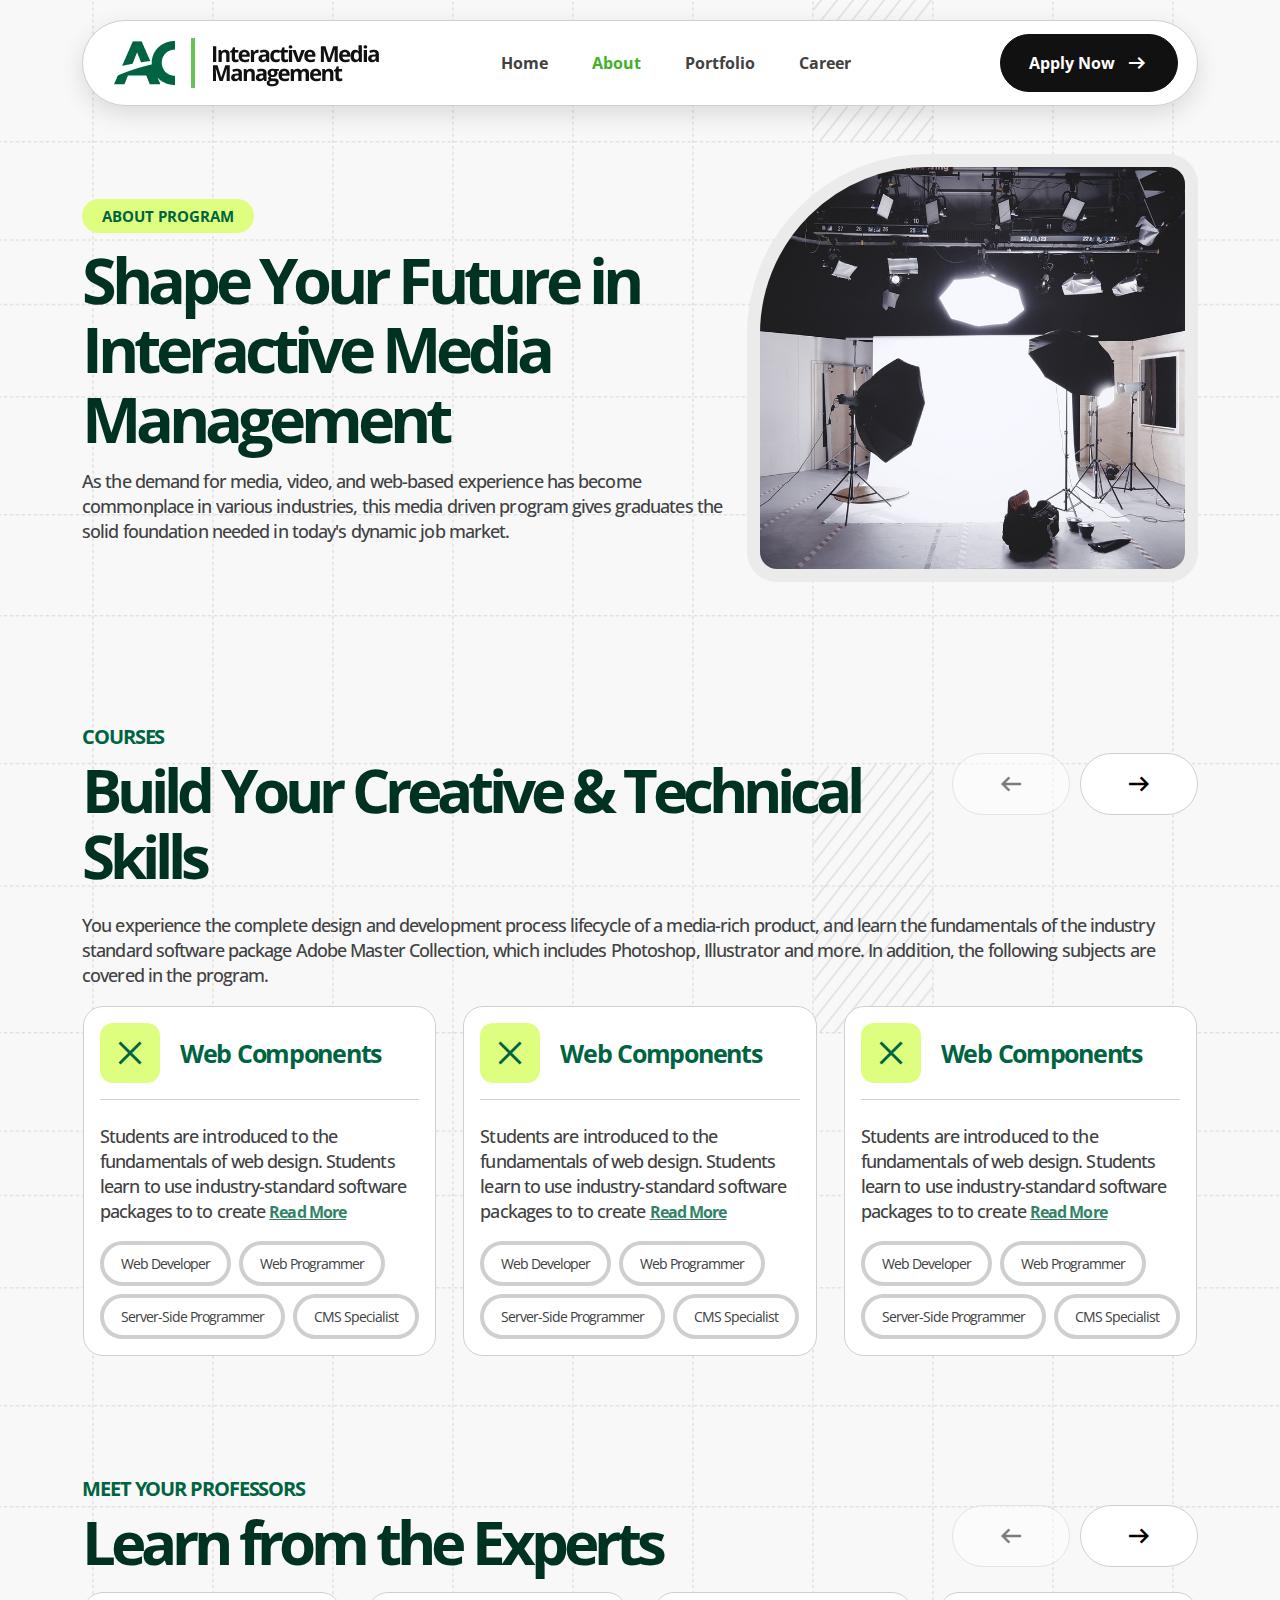
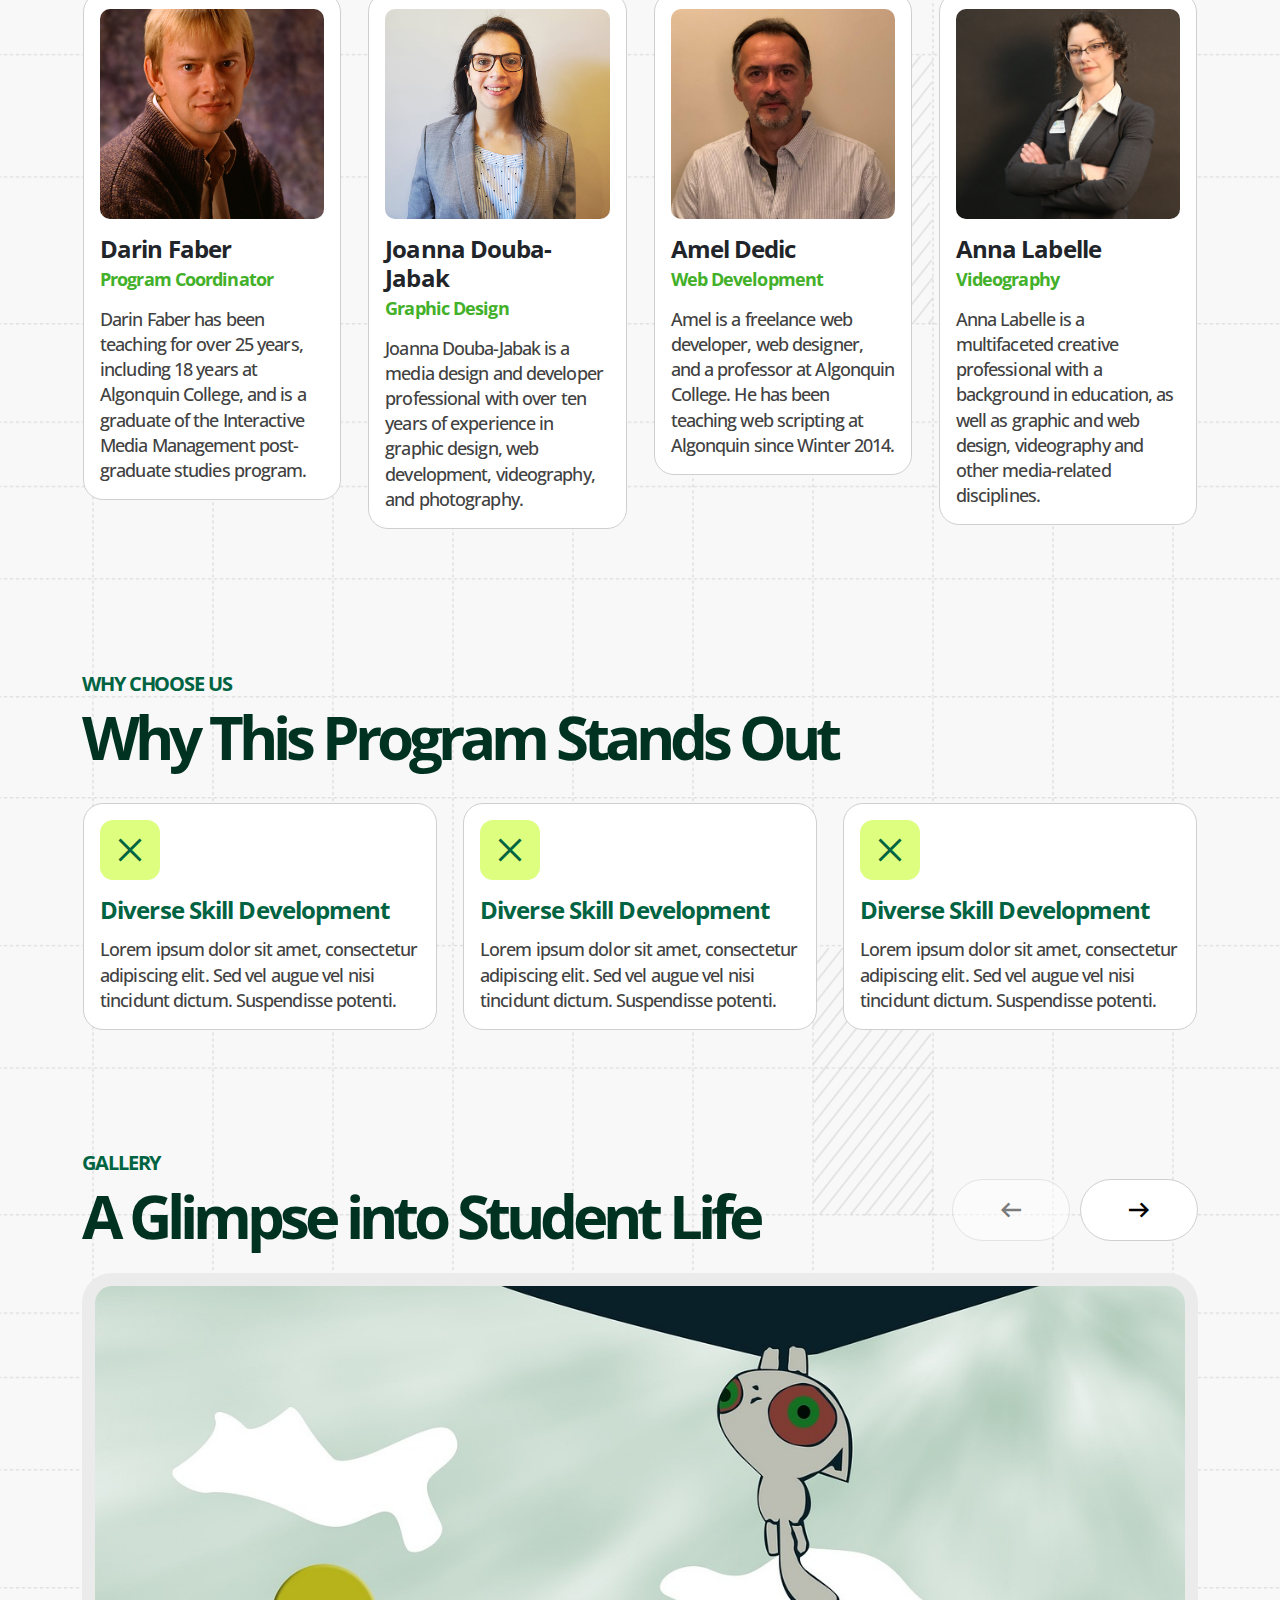
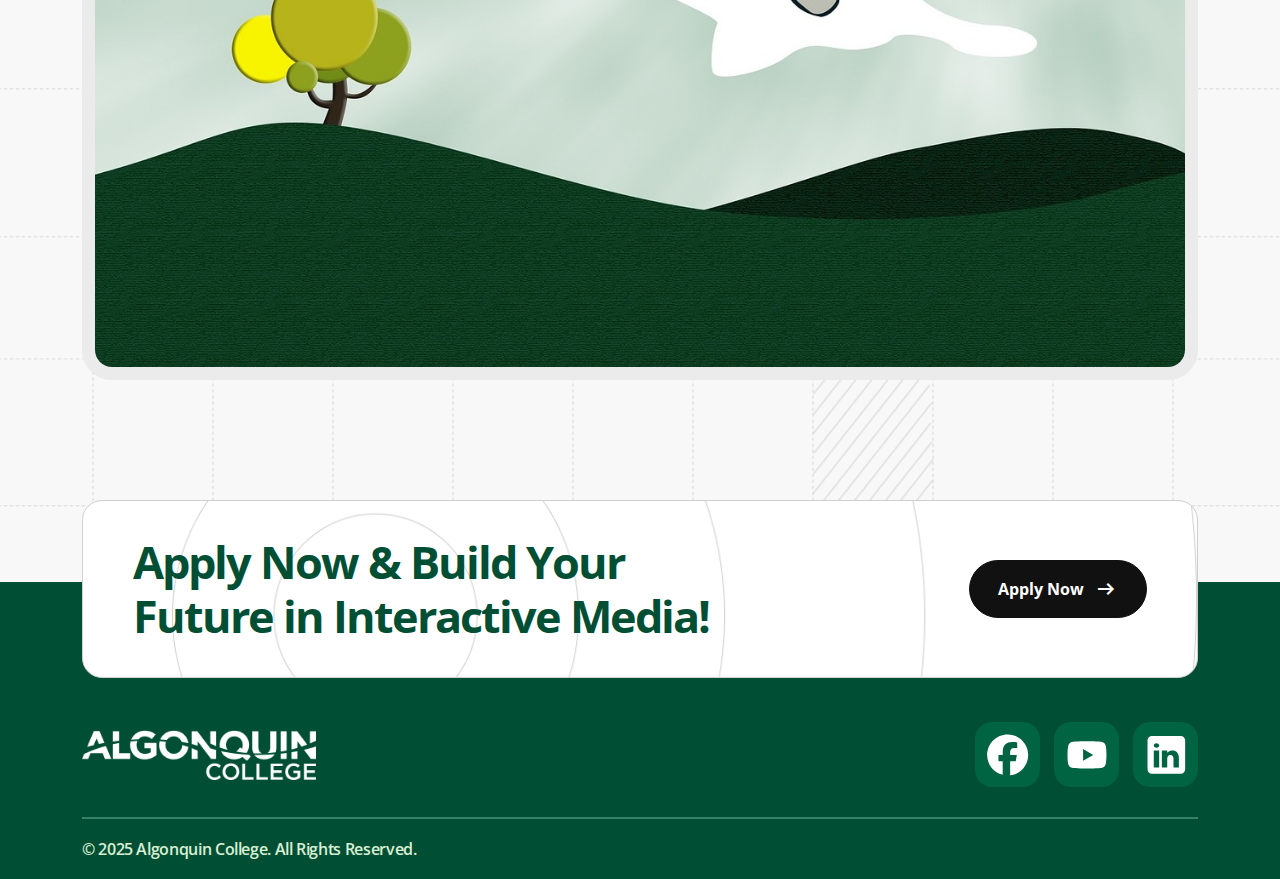
==== commit cfd8e478: "Broken Link Fixing" ====
--- a/about.html
+++ b/about.html
@@ -51,14 +51,14 @@
                                                 </span>
                                         </a>
                                     </div>
-                                    <ul class="no-style-list p-0 m-0">
+                                    <ul class="no-style-list p-0 m-0 theme-menu">
                                         <li><a href="index.html">Home</a></li>
                                         <li><a href="about.html">About</a></li>
                                         <li><a href="portfolio.html">Portfolio</a></li>
                                         <li><a href="career.html">Career</a></li>
                                     </ul>
                                     <div class="d-block d-lg-none mt-5 px-3">
-                                        <a href="contact-us.html" class="theme-button black w-100">
+                                        <a href="https://collegeapply.ontariocolleges.ca/Login?collegeCode=ALGO&programCode=0300X01F&lang=en" class="theme-button black w-100" target="_blank">
                                             <span class="theme-button-text">Apply Now</span>
                                             <span class="material-symbols-outlined">arrow_right_alt</span>
                                         </a>
@@ -74,7 +74,7 @@
                                 </a>
                             </div>
                             <div class="ps-2 d-none d-lg-block">
-                                <a href="contact-us.html" class="theme-button black">
+                                <a href="https://collegeapply.ontariocolleges.ca/Login?collegeCode=ALGO&programCode=0300X01F&lang=en" class="theme-button black" target="_blank">
                                     <span class="theme-button-text">Apply Now</span>
                                     <span class="material-symbols-outlined">arrow_right_alt</span>
                                 </a>
@@ -424,7 +424,7 @@
                             </div>
                             <div class="col-md-5">
                                 <div class="d-flex justify-content-start justify-content-md-end mt-3 mt-md-0">
-                                    <a href="javascript:;" class="theme-button black">
+                                    <a href="https://collegeapply.ontariocolleges.ca/Login?collegeCode=ALGO&programCode=0300X01F&lang=en" target="_blank" class="theme-button black">
                                         <span class="theme-button-text">Apply Now</span>
                                         <span class="material-symbols-outlined">arrow_right_alt</span>
                                     </a>
--- a/assets/css/custom/theme.css
+++ b/assets/css/custom/theme.css
@@ -271,6 +271,47 @@
 	padding-bottom: 0;
 }
 
+.theme-tabs .nav {
+    gap: 16px;
+}
+
+.theme-tabs .nav li.nav-item .nav-link {
+    display: flex;
+    padding: 6px 28px;
+    justify-content: center;
+    align-items: center;
+    gap: 10px;
+    border-radius: 100px;
+    border: 2px solid var(--deep-green-100);
+    background: var(--base-100);
+    color: var(--deep-green-500);
+    font-size: 16px;
+    font-weight: 500;
+    letter-spacing: -0.9px;
+}
+
+.theme-tabs .nav li.nav-item .nav-link.active {
+    background: var(--deep-green-500);
+    border-color: var(--deep-green-500);
+    color: var(--accent);
+}
+
+.portfolio-image {
+	width: 100%;
+	height: 290px;
+	object-fit: cover;
+	background-position: top;
+	object-position: center;
+	border-radius: 20px;
+	border: 13px solid #EBEBEB;
+	overflow: hidden;
+    cursor: pointer;
+}
+
+.portfolio-image:hover {
+    opacity: 0.8;
+}
+
 @media only screen and (min-width: 36em) {    
     .theme-button {
         padding: 16px 24px;
@@ -430,7 +471,8 @@
     font-size: 16px;
 }
 
-.main-menu ul li a:hover {
+.main-menu ul li a:hover, 
+.main-menu ul li a.active {
     color: var(--lime-green-500);
 }
 
@@ -842,7 +884,7 @@
     background: var(--accent);
     height: 35px;
     min-width: 35px;
-    display: flex;
+    display: inline-flex;
     justify-content: center;
     align-items: center;
 }
@@ -1205,6 +1247,25 @@
     overflow: hidden;
 }
 
+.industry-border {
+	border: 13px solid #EBEBEB;
+	border-radius: 30px;
+	overflow: hidden;
+}
+
+.industry-border-wrap {
+	position: relative;
+	padding-bottom: 22px;
+}
+
+.industry-border-wrap .theme-tag {
+	position: absolute;
+	left: 50%;
+	transform: translateX(-50%);
+	bottom: 7px;
+	z-index: 999;
+}
+
 @media only screen and (min-width: 36em) {   
     .inner-banner-heading {
         font-size: 33px;
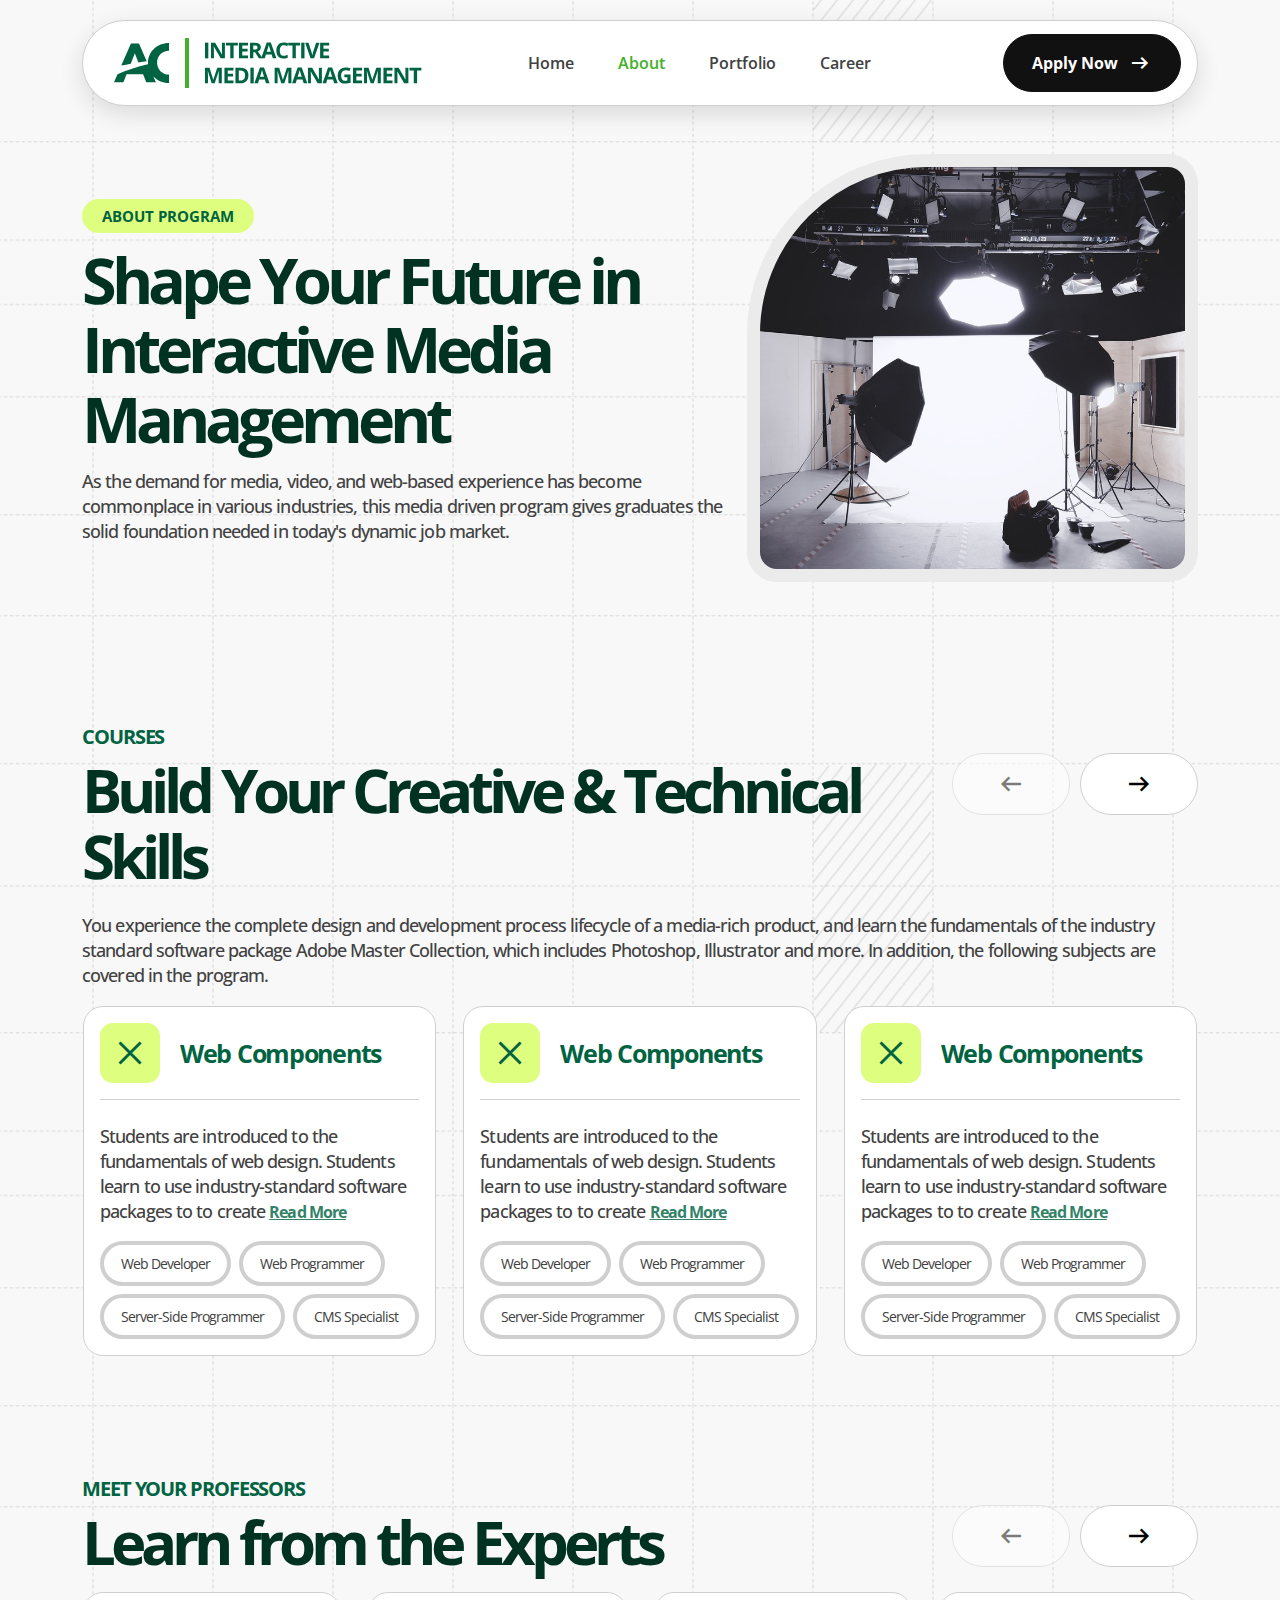
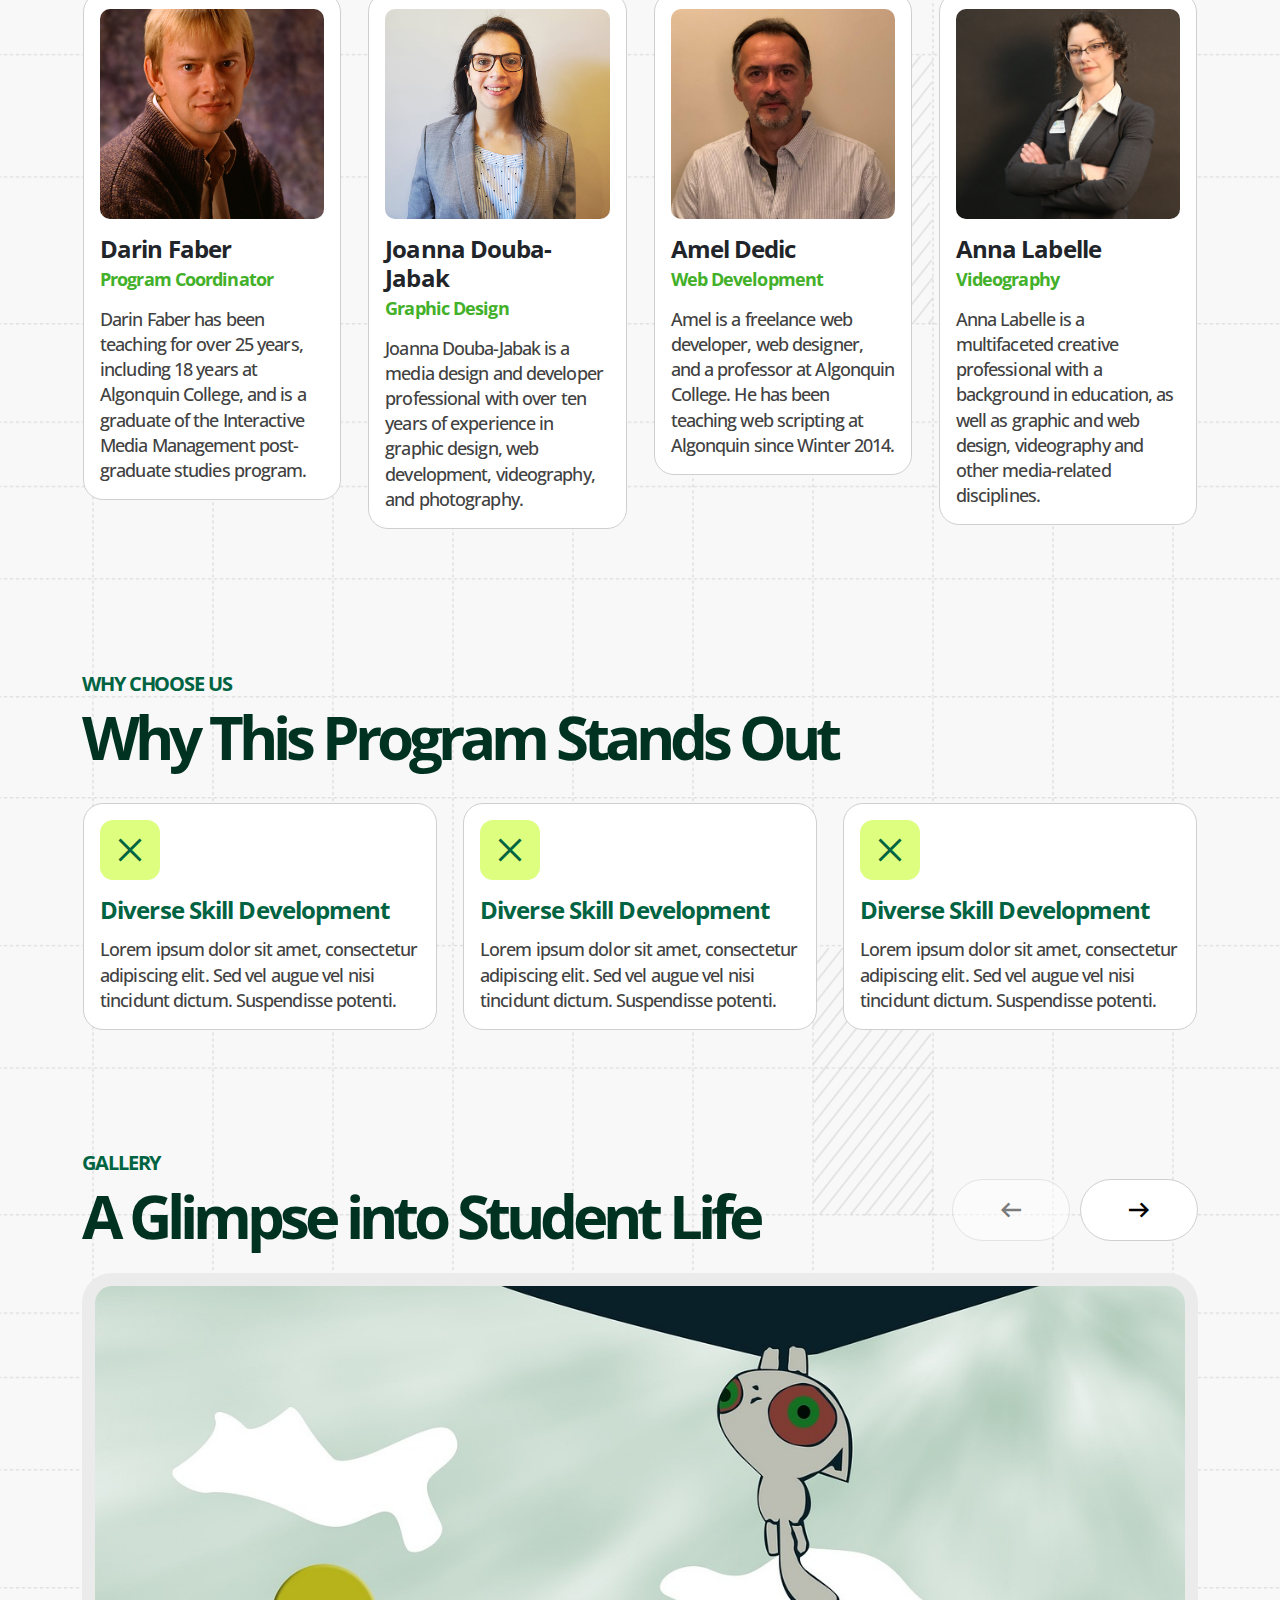
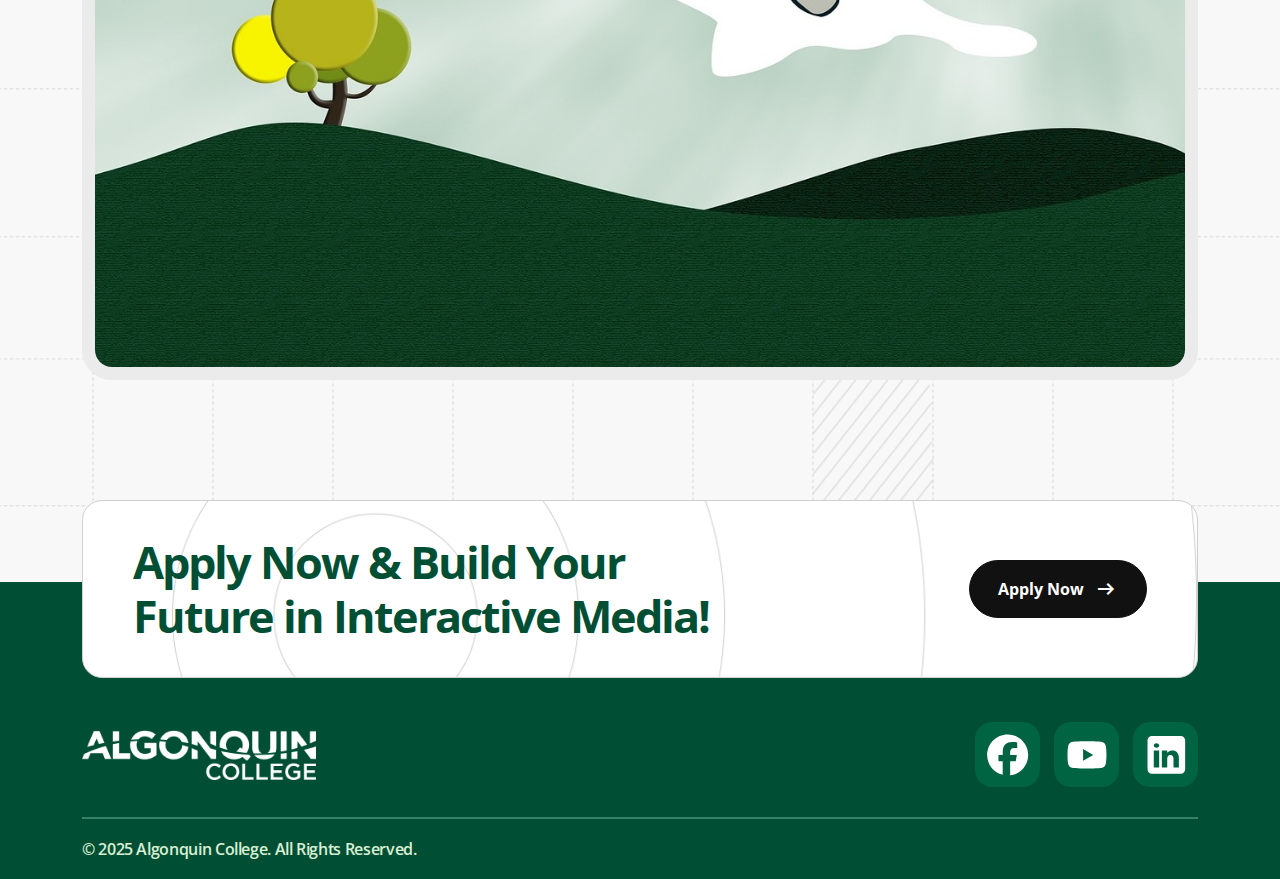
==== commit 761eb49c: "Logo and Header Updates" ====
--- a/about.html
+++ b/about.html
@@ -38,7 +38,7 @@
                     <div class="main-header">
                         <div class="logo d-inline-flex">
                             <a href="index.html" class="d-inline-flex">
-                                <img src="assets/images/logo-imm.png" alt="Interactive Media Management Logo">
+                                <img src="assets/images/logo-imm.svg" alt="Interactive Media Management Logo">
                             </a>
                         </div>
                         <div class="navigation">
--- a/assets/css/custom/theme.css
+++ b/assets/css/custom/theme.css
@@ -467,7 +467,7 @@
     border-bottom: 1px solid #ddd;    
     color: var(--base-700);
     white-space: nowrap;
-    font-weight: 700;
+    font-weight: 600;
     font-size: 16px;
 }
 
@@ -545,7 +545,7 @@
     }
 
     .header {
-        padding: 0 19px 0 31px;
+        padding: 0 16px 0 31px;
     }
 }
 
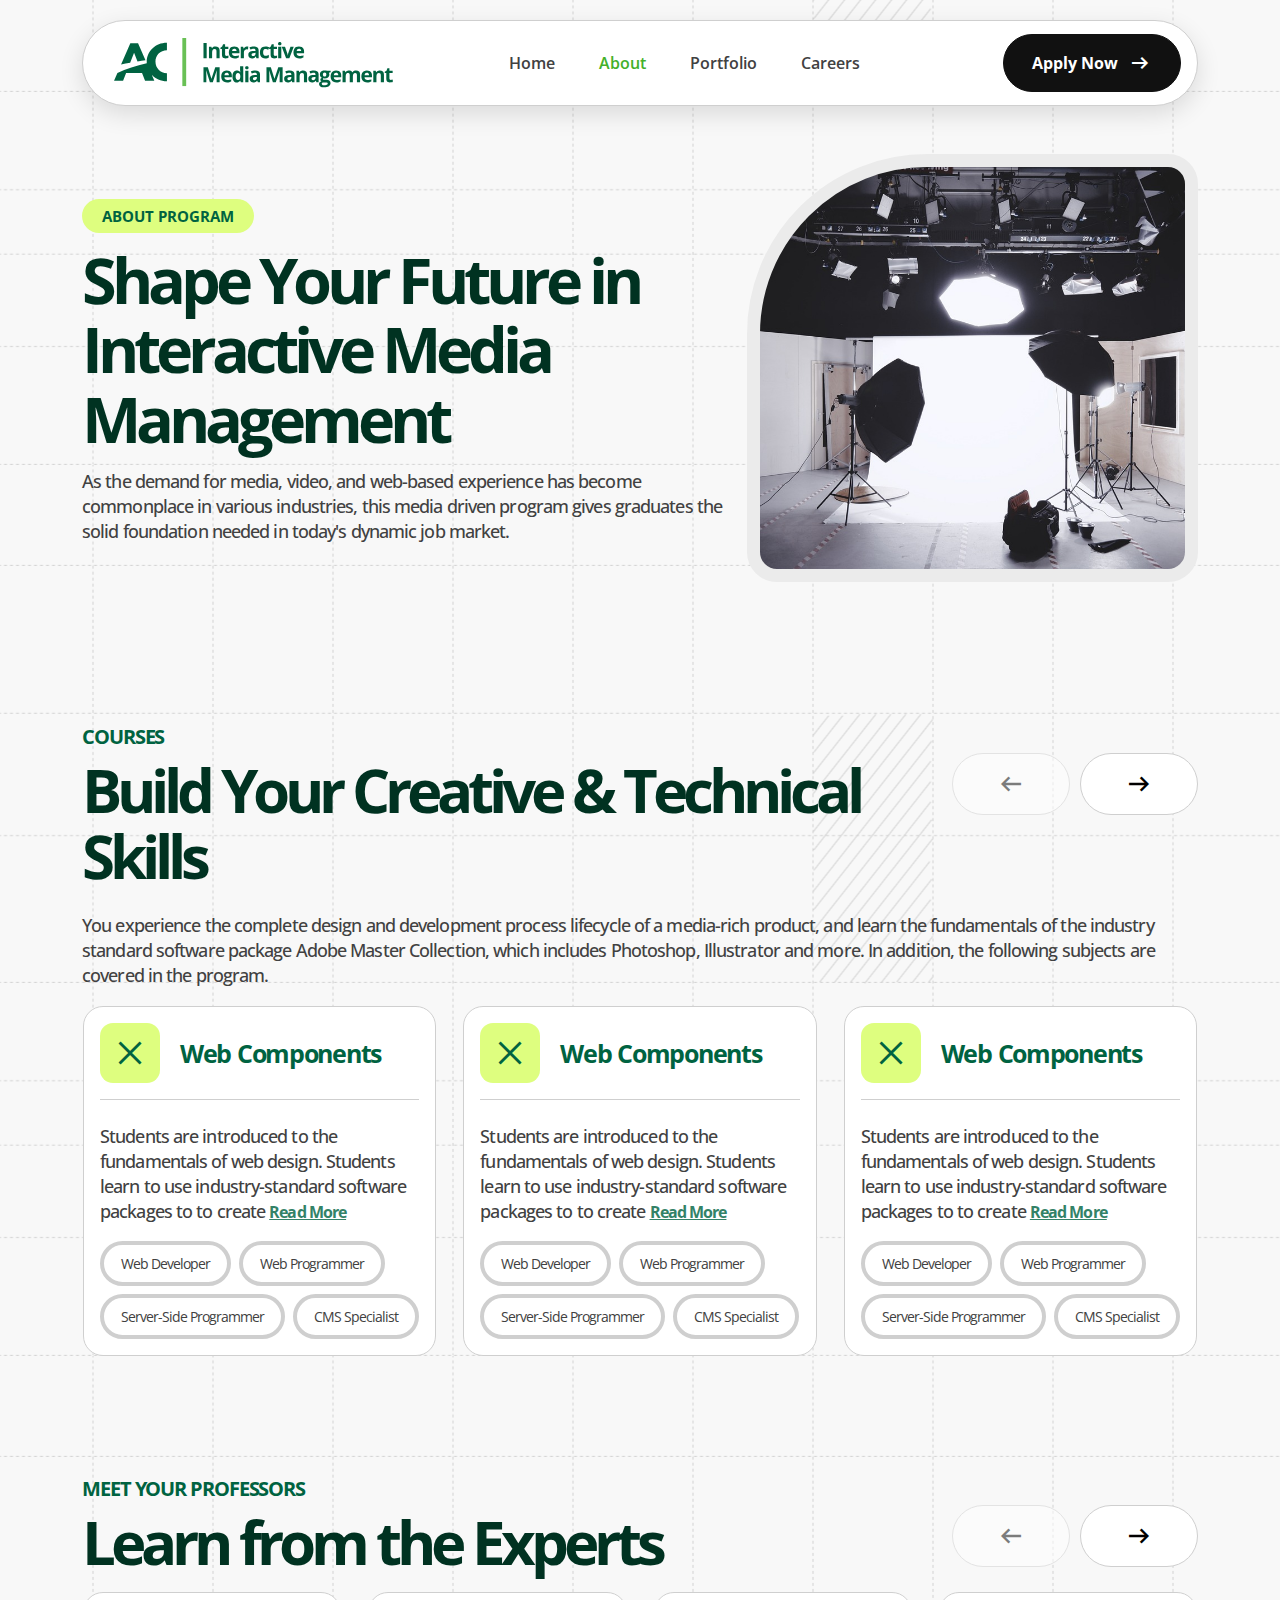
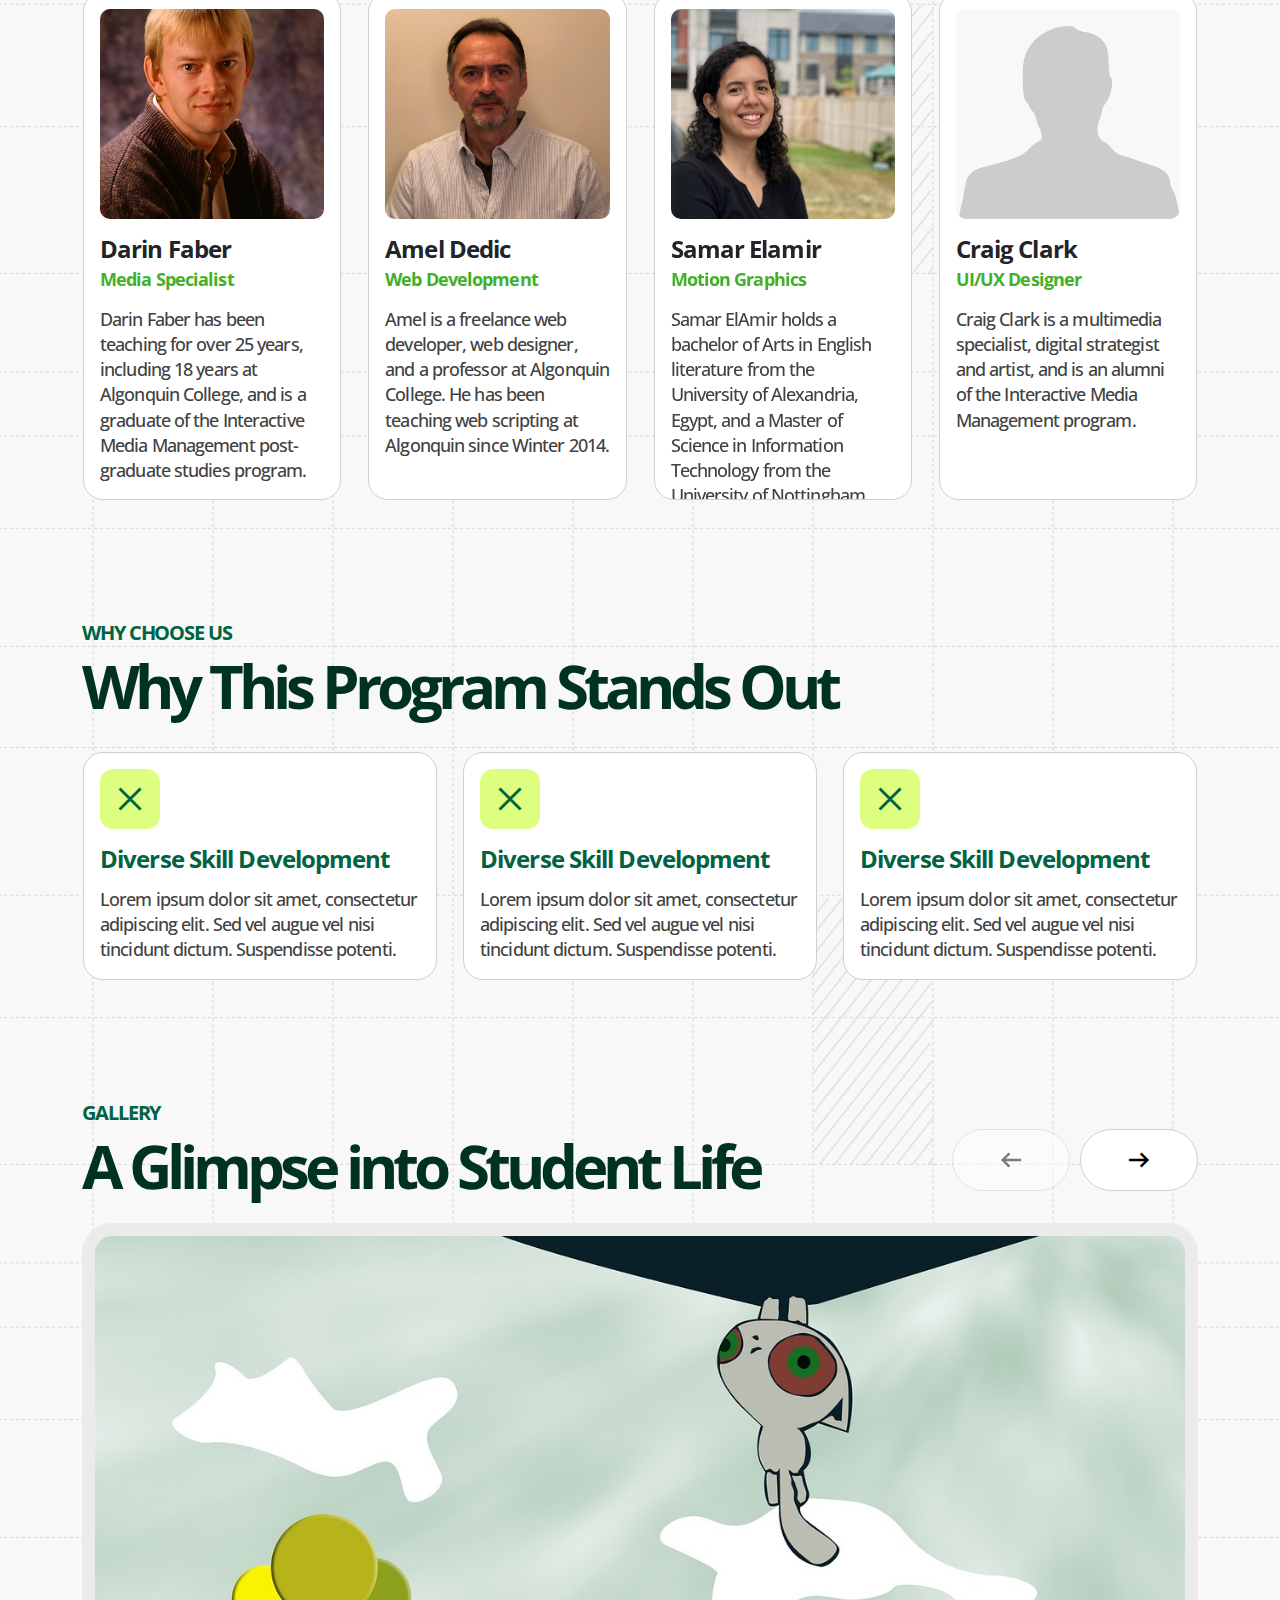
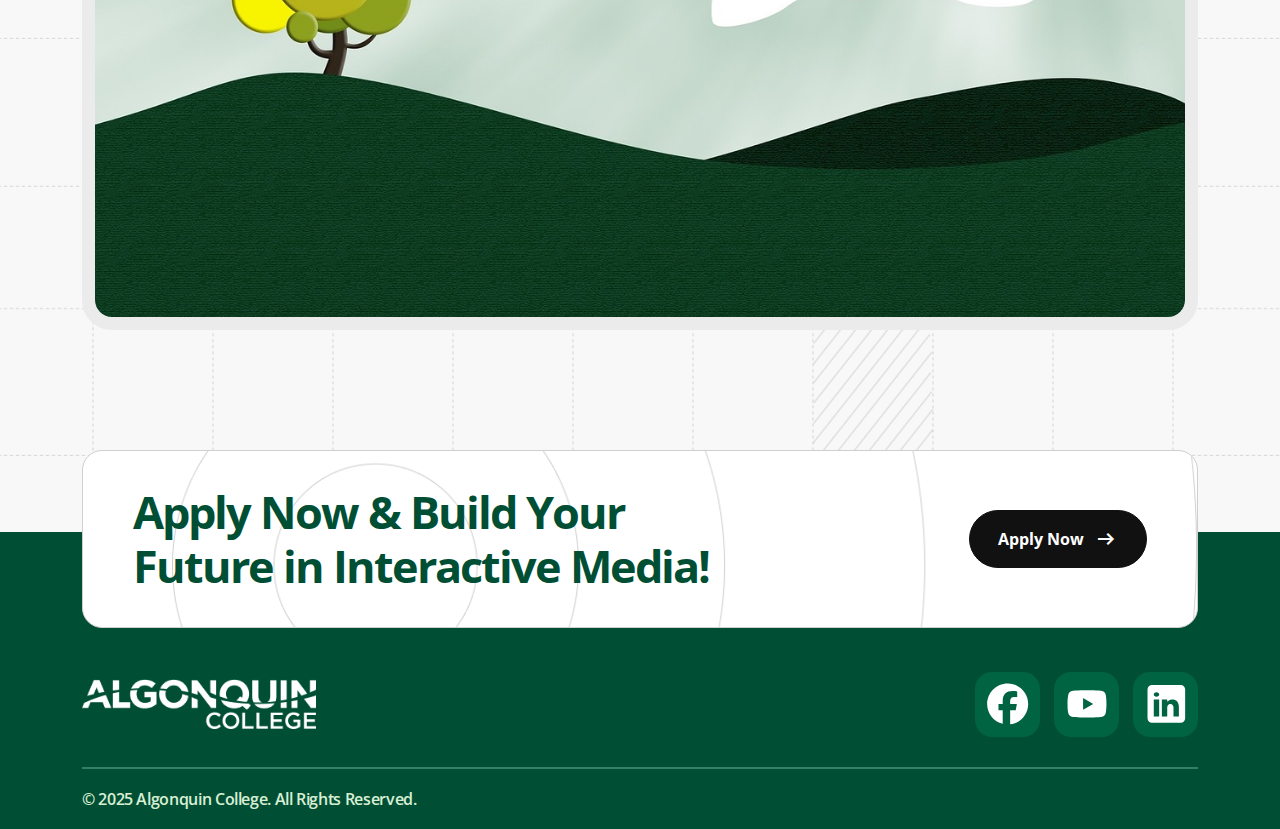
==== commit 49b01e2e: "Content Updates" ====
--- a/about.html
+++ b/about.html
@@ -55,10 +55,10 @@
                                         <li><a href="index.html">Home</a></li>
                                         <li><a href="about.html">About</a></li>
                                         <li><a href="portfolio.html">Portfolio</a></li>
-                                        <li><a href="career.html">Career</a></li>
+                                        <li><a href="careers.html">Careers</a></li>
                                     </ul>
                                     <div class="d-block d-lg-none mt-5 px-3">
-                                        <a href="https://collegeapply.ontariocolleges.ca/Login?collegeCode=ALGO&programCode=0300X01F&lang=en" class="theme-button black w-100" target="_blank">
+                                        <a href="https://www.ontariocolleges.ca/en/apply-now?collegeCode=ALGO&programCode=0300X01F" class="theme-button black w-100" target="_blank">
                                             <span class="theme-button-text">Apply Now</span>
                                             <span class="material-symbols-outlined">arrow_right_alt</span>
                                         </a>
@@ -74,7 +74,7 @@
                                 </a>
                             </div>
                             <div class="ps-2 d-none d-lg-block">
-                                <a href="https://collegeapply.ontariocolleges.ca/Login?collegeCode=ALGO&programCode=0300X01F&lang=en" class="theme-button black" target="_blank">
+                                <a href="https://www.ontariocolleges.ca/en/apply-now?collegeCode=ALGO&programCode=0300X01F" class="theme-button black" target="_blank">
                                     <span class="theme-button-text">Apply Now</span>
                                     <span class="material-symbols-outlined">arrow_right_alt</span>
                                 </a>
@@ -262,20 +262,8 @@
                                     </div>
                                     <div class="mt-3">
                                         <h3 class="heading-24">Darin Faber</h3>
-                                        <h4 class="heading-17">Program Coordinator</h4>
+                                        <h4 class="heading-17">Media Specialist</h4>
                                         <p class="body-text pt-3 mb-0">Darin Faber has been teaching for over 25 years, including 18 years at Algonquin College, and is a graduate of the Interactive Media Management post-graduate studies program.</p>
-                                    </div>
-                                </div>
-                            </div>
-                            <div class="item">
-                                <div class="theme-box p-3">   
-                                    <div class="prof-photo">
-                                        <img src="assets/images/professors/joanna.jpg" alt="Joanna Douba-Jabak" class="img-fluid">
-                                    </div>
-                                    <div class="mt-3">
-                                        <h3 class="heading-24">Joanna Douba-Jabak</h3>
-                                        <h4 class="heading-17">Graphic Design</h4>
-                                        <p class="body-text pt-3 mb-0">Joanna Douba-Jabak is a media design and developer professional with over ten years of experience in graphic design, web development, videography, and photography.</p>
                                     </div>
                                 </div>
                             </div>
@@ -294,18 +282,6 @@
                             <div class="item">
                                 <div class="theme-box p-3">   
                                     <div class="prof-photo">
-                                        <img src="assets/images/professors/anna.jpg" alt="Anna Labelle" class="img-fluid">
-                                    </div>
-                                    <div class="mt-3">
-                                        <h3 class="heading-24">Anna Labelle</h3>
-                                        <h4 class="heading-17">Videography</h4>
-                                        <p class="body-text pt-3 mb-0">Anna Labelle is a multifaceted creative professional with a background in education, as well as graphic and web design, videography and other media-related disciplines.</p>
-                                    </div>
-                                </div>
-                            </div>
-                            <div class="item">
-                                <div class="theme-box p-3">   
-                                    <div class="prof-photo">
                                         <img src="assets/images/professors/samar.jpg" alt="Samar Elamir" class="img-fluid">
                                     </div>
                                     <div class="mt-3">
@@ -318,12 +294,24 @@
                             <div class="item">
                                 <div class="theme-box p-3">   
                                     <div class="prof-photo">
-                                        <img src="assets/images/professors/anon.png" alt="Craig Clark" class="img-fluid">
+                                        <img src="assets/images/professors/men-placeholder.png" alt="Men Placeholder" class="img-fluid">
                                     </div>
                                     <div class="mt-3">
                                         <h3 class="heading-24">Craig Clark</h3>
                                         <h4 class="heading-17">UI/UX Designer</h4>
                                         <p class="body-text pt-3 mb-0">Craig Clark is a multimedia specialist, digital strategist and artist, and is an alumni of the Interactive Media Management program.</p>
+                                    </div>
+                                </div>
+                            </div>
+                            <div class="item">
+                                <div class="theme-box p-3">   
+                                    <div class="prof-photo">
+                                        <img src="assets/images/professors/women-placeholder.png" alt="Women Placeholder" class="img-fluid">
+                                    </div>
+                                    <div class="mt-3">
+                                        <h3 class="heading-24">Jessica Jackson</h3>
+                                        <h4 class="heading-17">Digital Illustrator</h4>
+                                        <p class="body-text pt-3 mb-0">Jessica is a graphic designer, digital illustrator, and print media-specialist. She was awarded the Faculty Print Media Award for excellence in printmaking.</p>
                                     </div>
                                 </div>
                             </div>
@@ -424,7 +412,7 @@
                             </div>
                             <div class="col-md-5">
                                 <div class="d-flex justify-content-start justify-content-md-end mt-3 mt-md-0">
-                                    <a href="https://collegeapply.ontariocolleges.ca/Login?collegeCode=ALGO&programCode=0300X01F&lang=en" target="_blank" class="theme-button black">
+                                    <a href="https://www.ontariocolleges.ca/en/apply-now?collegeCode=ALGO&programCode=0300X01F" target="_blank" class="theme-button black">
                                         <span class="theme-button-text">Apply Now</span>
                                         <span class="material-symbols-outlined">arrow_right_alt</span>
                                     </a>
--- a/assets/css/custom/theme.css
+++ b/assets/css/custom/theme.css
@@ -1239,6 +1239,7 @@
 	background-position: top;
 	object-position: center;
 	border-radius: 10px;
+    background: #f8f8f8;
 }
 
 .about-gallery-box {
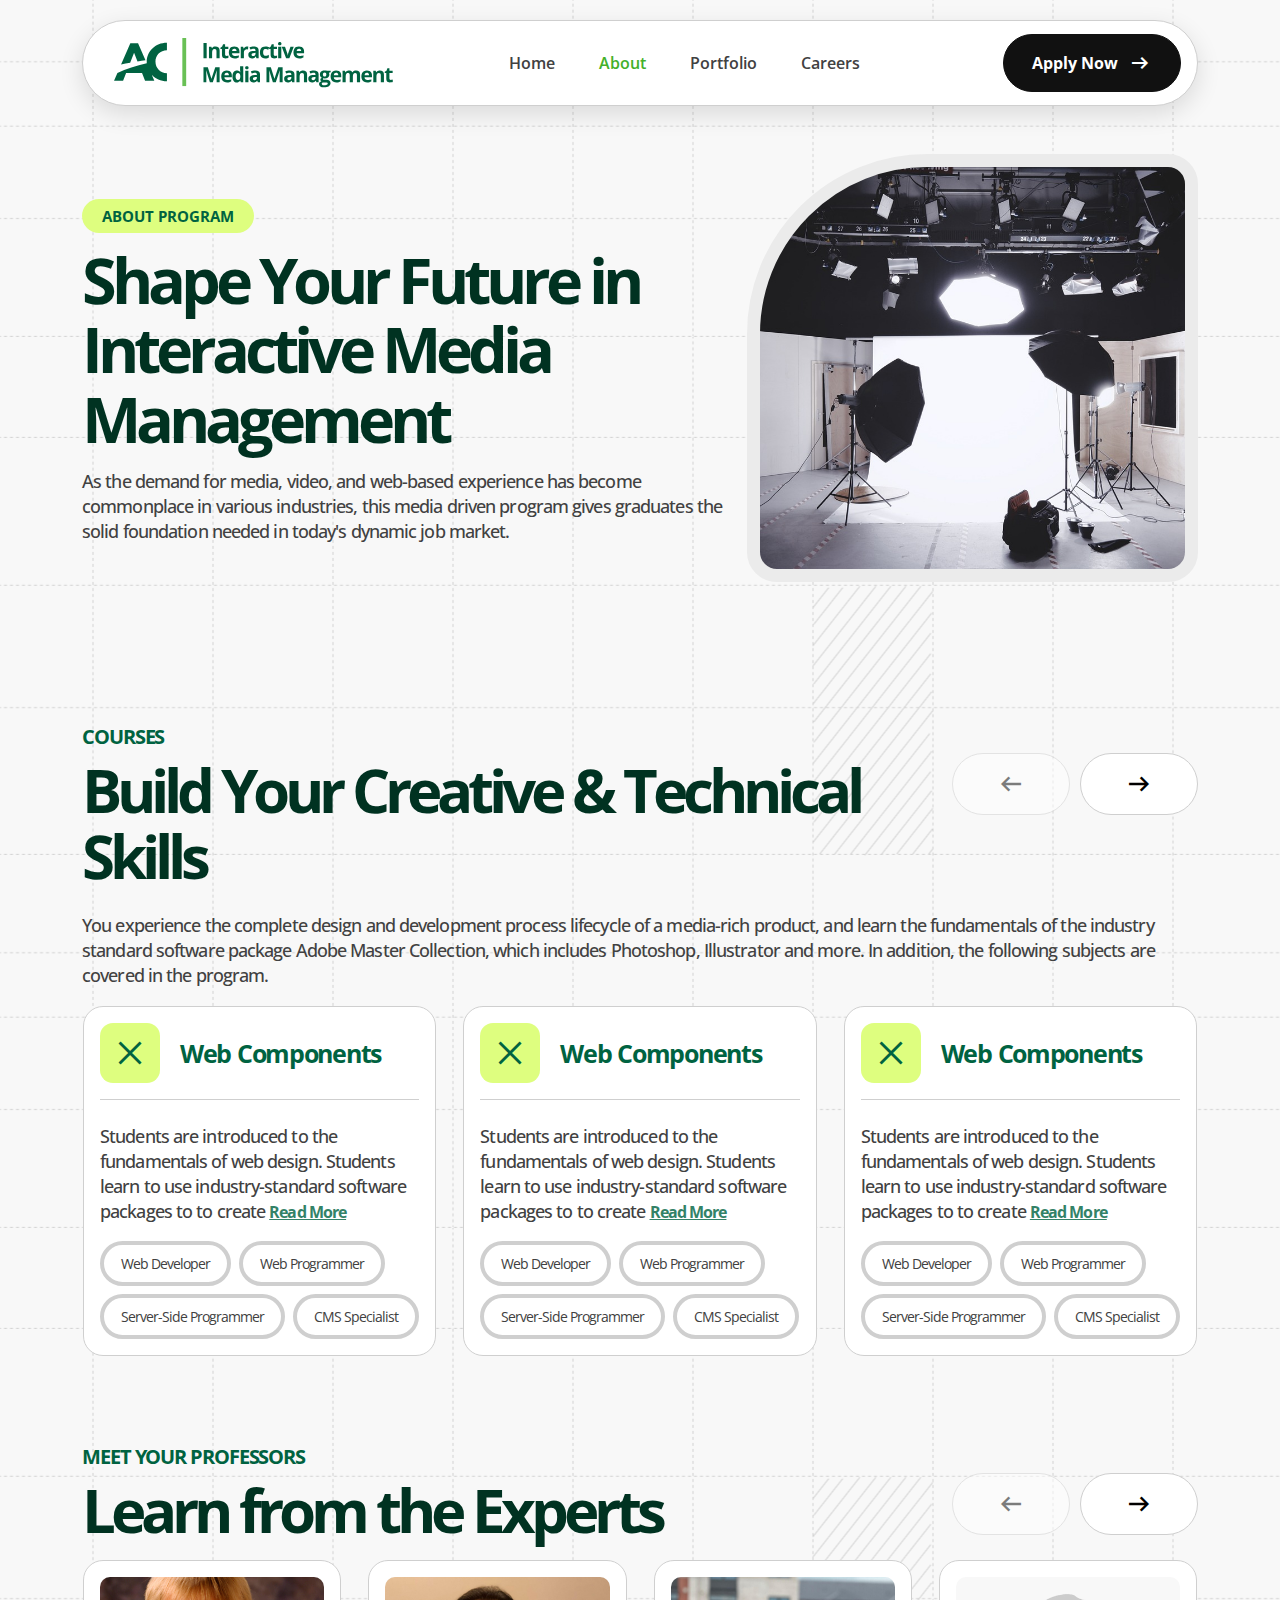
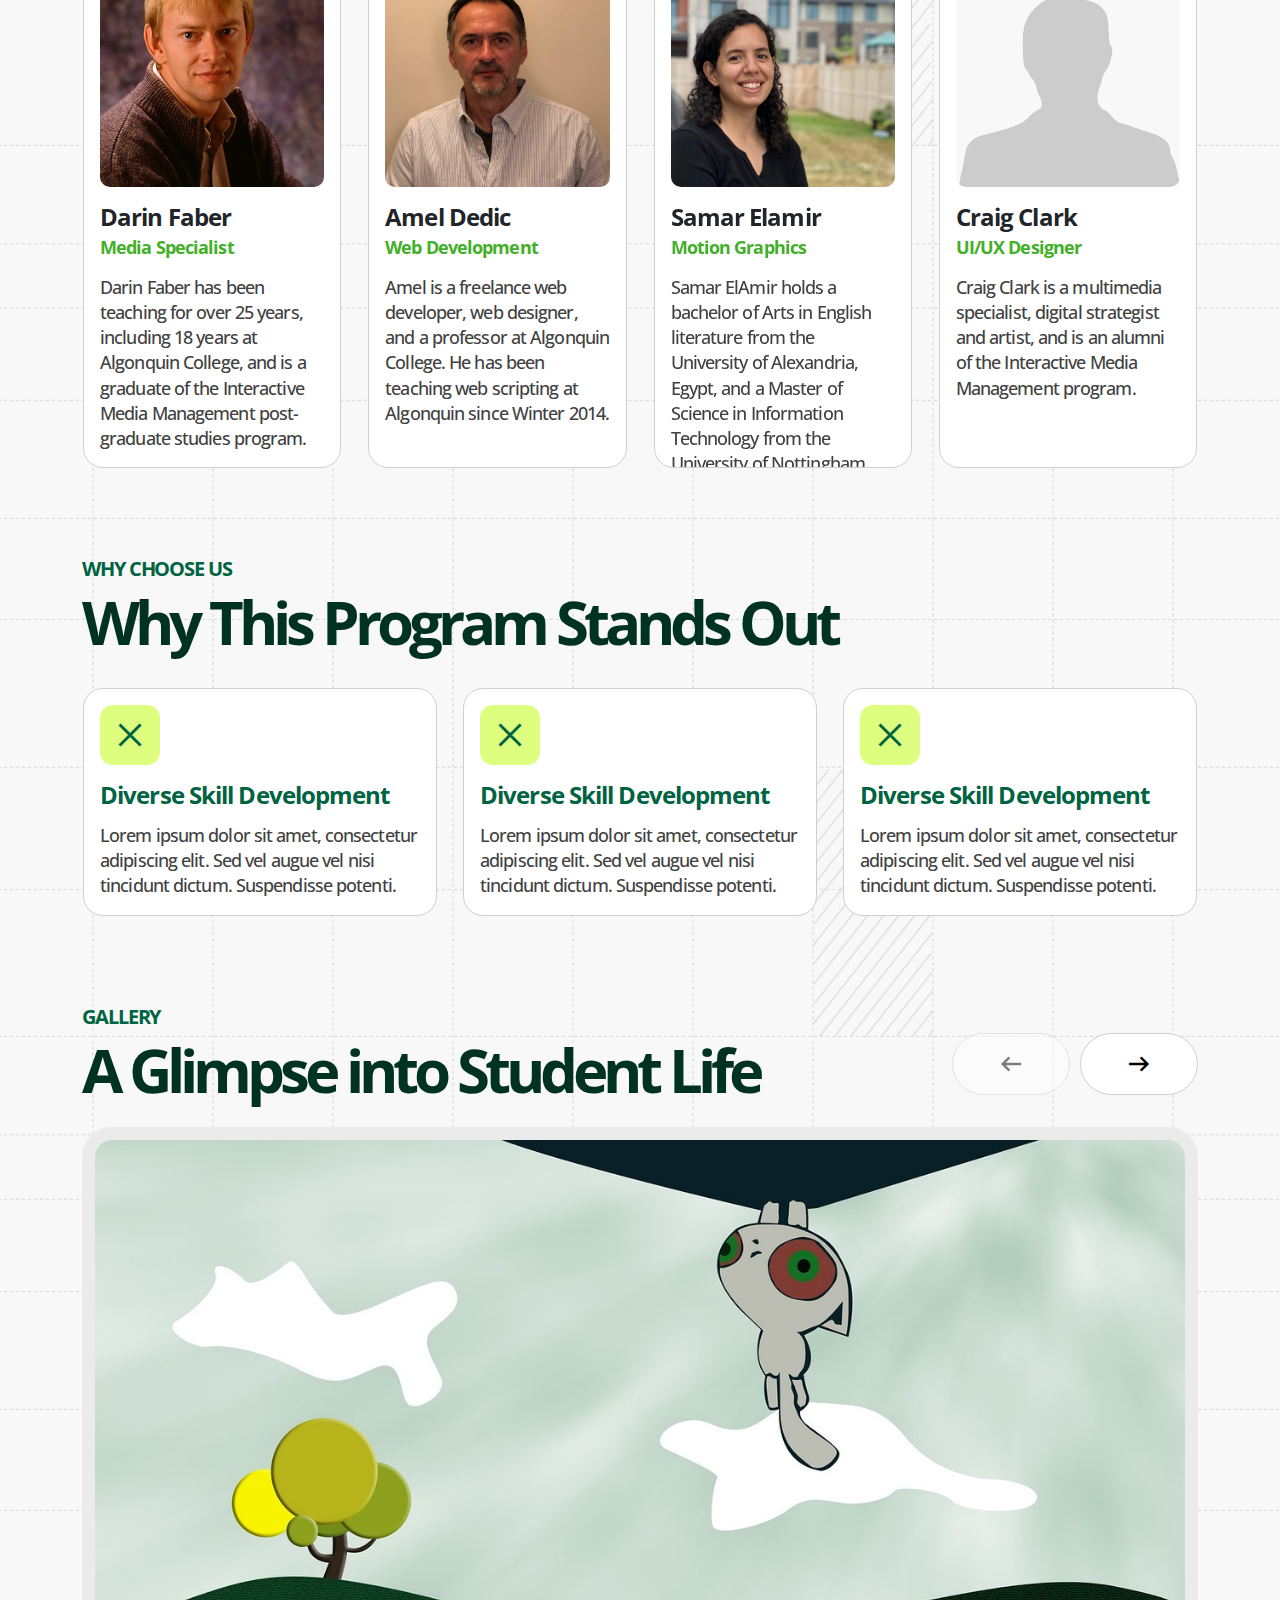
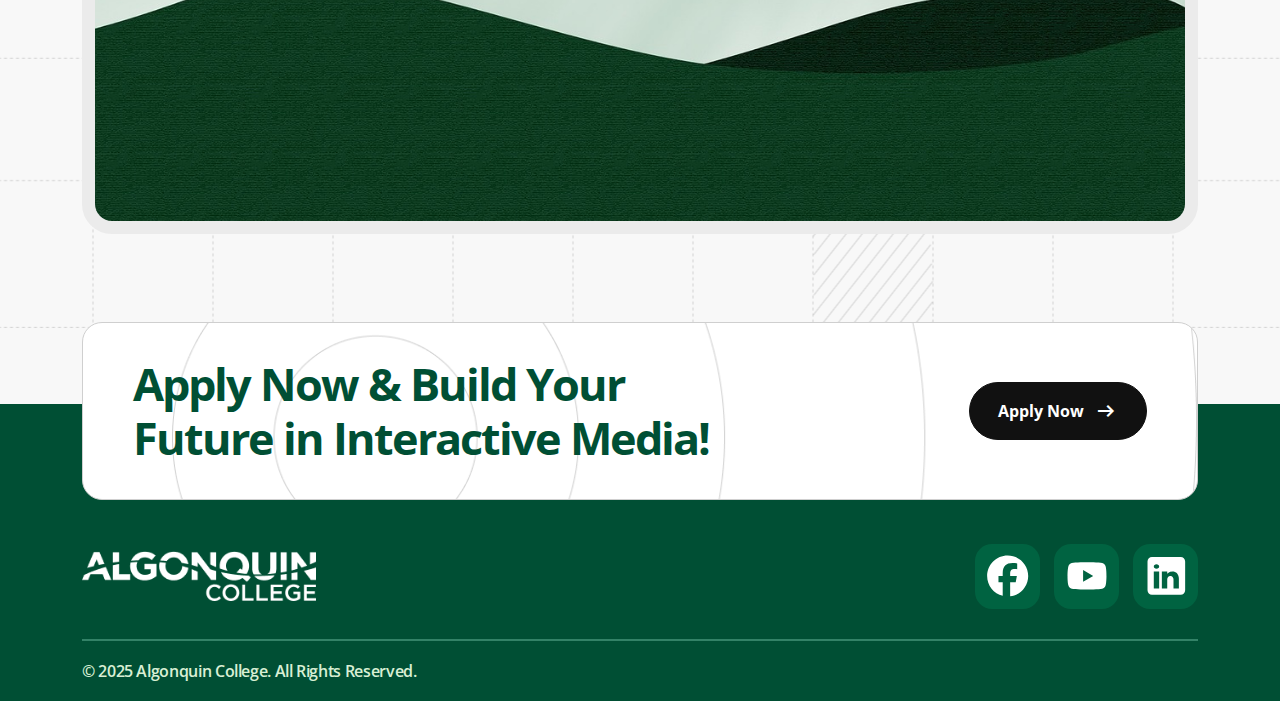
==== commit 19f35ee2: "Content changes" ====
--- a/about.html
+++ b/about.html
@@ -106,7 +106,7 @@
             </div>
         </section>
         <section>
-            <div class="container pt-4 mt-4 mt-md-5 pt-md-5">
+            <div class="container pt-4 mt-4 mt-md-3 pt-md-5">
                 <div class="pt-4">
                     <div class="position-relative owl-heading-btns">
                         <div class="">
@@ -247,7 +247,7 @@
             </div>
         </section>
         <section>
-            <div class="container pt-4 mt-4 mt-md-5 pt-md-5">
+            <div class="container pt-4 mt-4 mt-md-3 pt-md-5">
                 <div class="pt-4">
                     <div class="position-relative owl-heading-btns">
                         <div class="">
@@ -321,7 +321,7 @@
             </div>
         </section>
         <section>
-            <div class="container pt-4 mt-4 mt-md-5 pt-md-5">
+            <div class="container pt-4 mt-4 mt-md-3 pt-md-5">
                 <div class="pt-4">
                     <div class="position-relative owl-heading-btns">
                         <div class="">
@@ -374,7 +374,7 @@
             </div>
         </section>
         <section>
-            <div class="container pt-4 mt-4 mt-md-5 pt-md-5">
+            <div class="container pt-4 mt-4 mt-md-3 pt-md-5">
                 <div class="pt-4">
                     <div class="position-relative owl-heading-btns">
                         <div class="">
@@ -403,7 +403,7 @@
             </div>
         </section>
         <section class="overlap-footer">
-            <div class="container pt-4 mt-4 mt-md-5 pt-md-5">
+            <div class="container pt-4 mt-4 mt-md-3 pt-md-5">
                 <div class="pt-4">
                     <div class="cta-wrap">
                         <div class="row align-items-center">
--- a/assets/css/custom/theme.css
+++ b/assets/css/custom/theme.css
@@ -974,6 +974,7 @@
     }   
     .course-box {
         gap: 20px;
+        /* max-width: calc(100% - 270px); */
     }
 } 
 
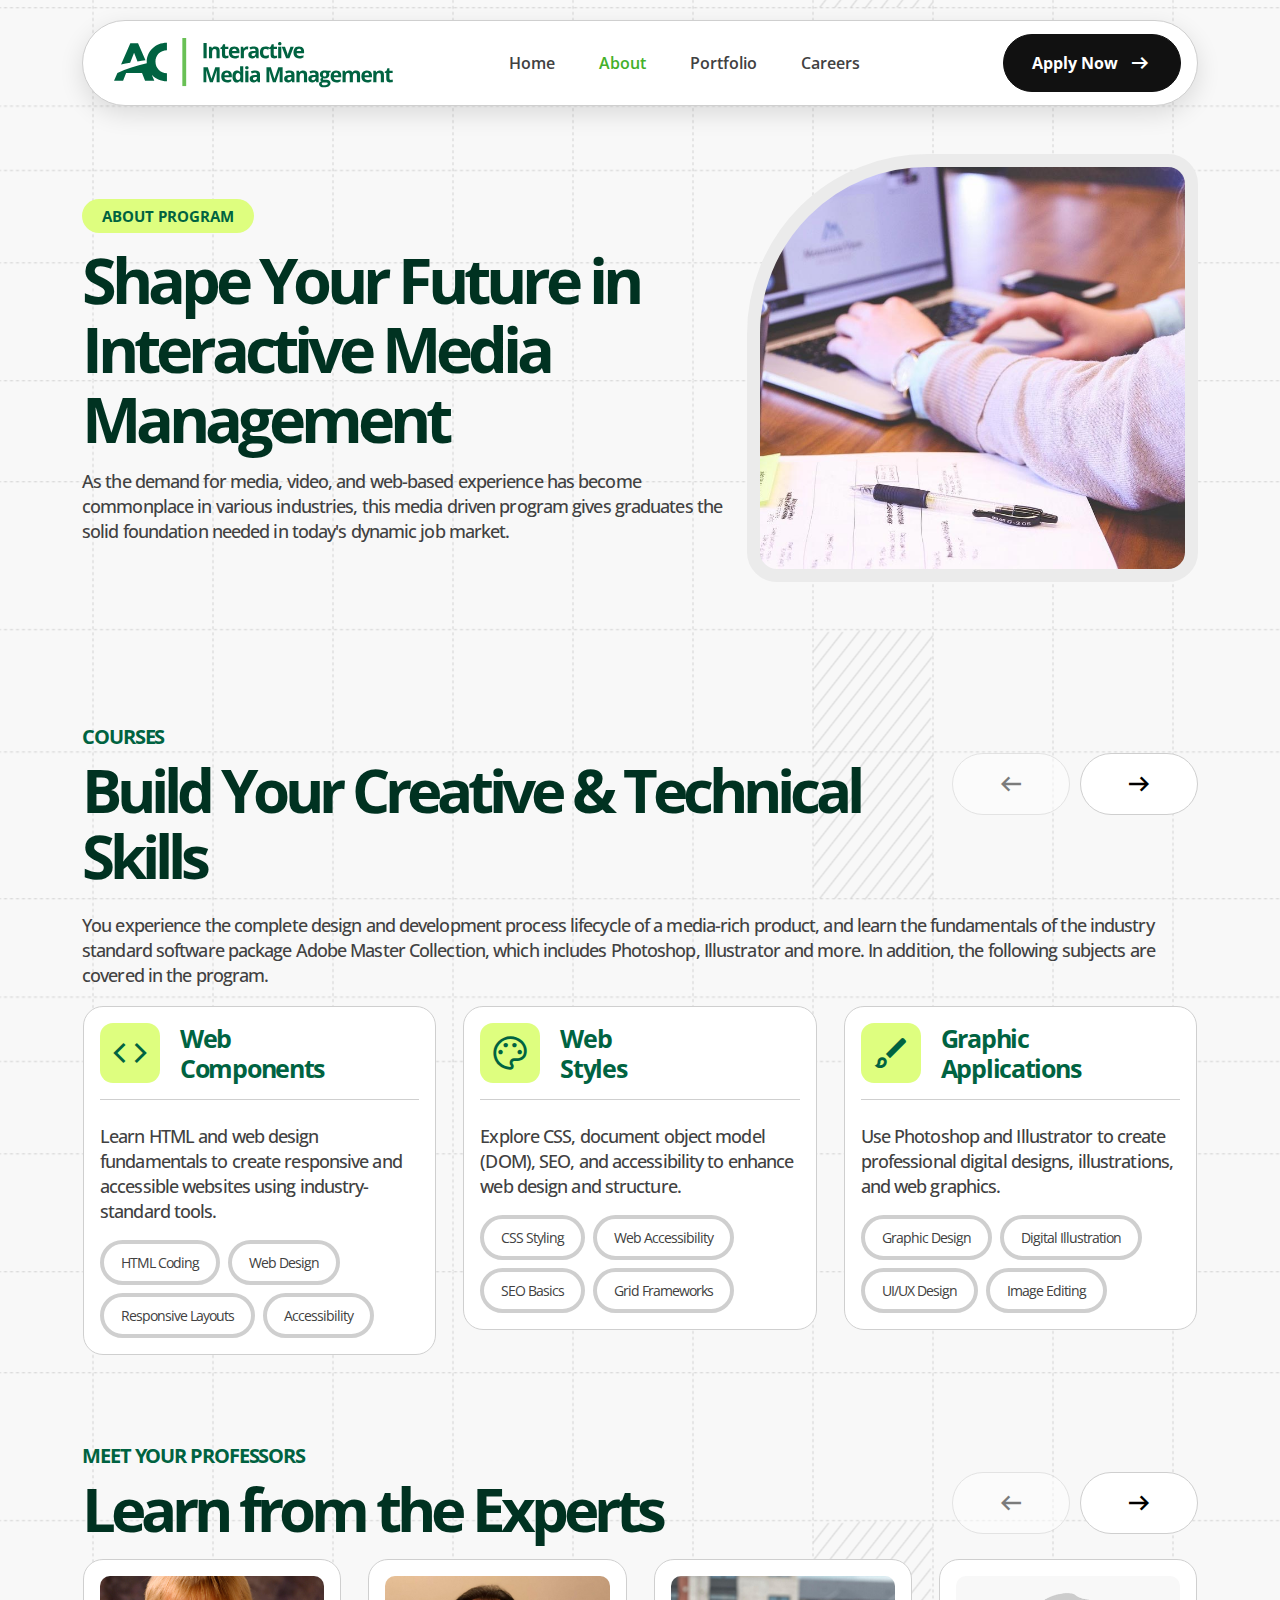
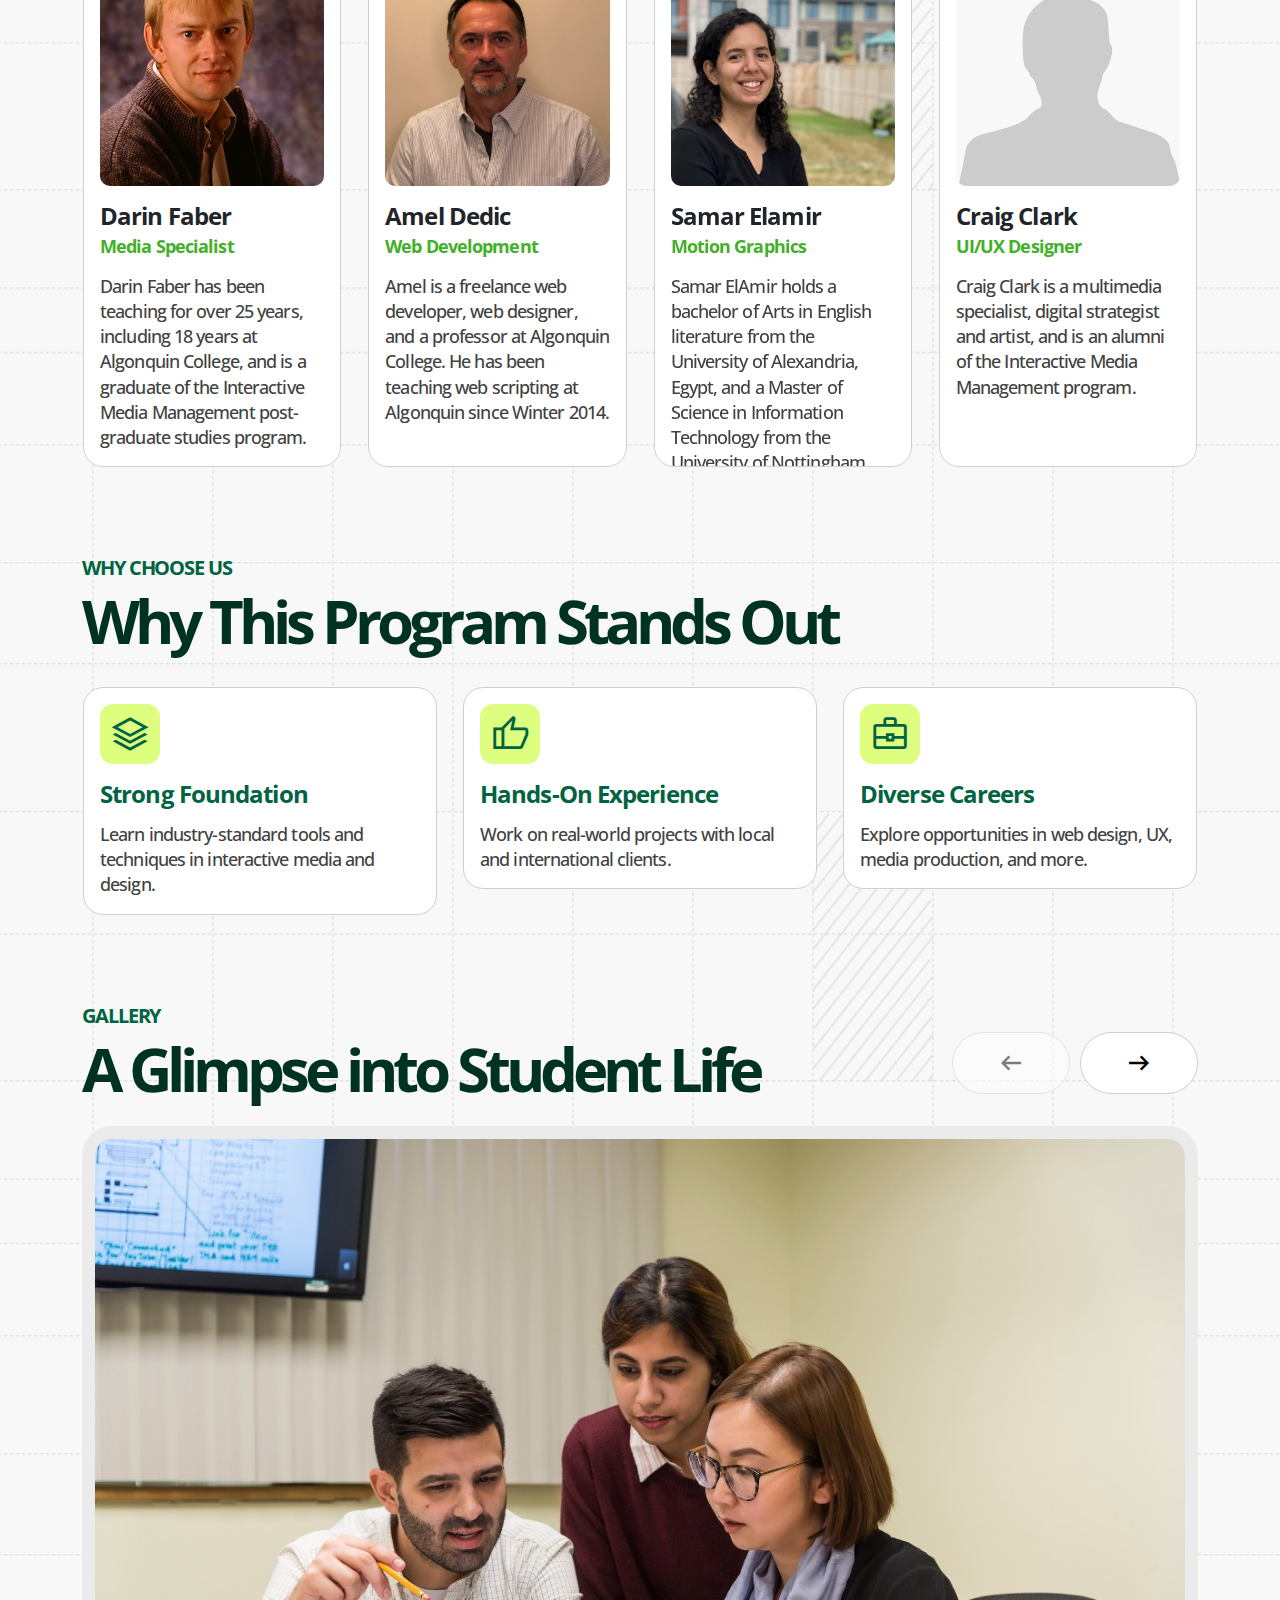
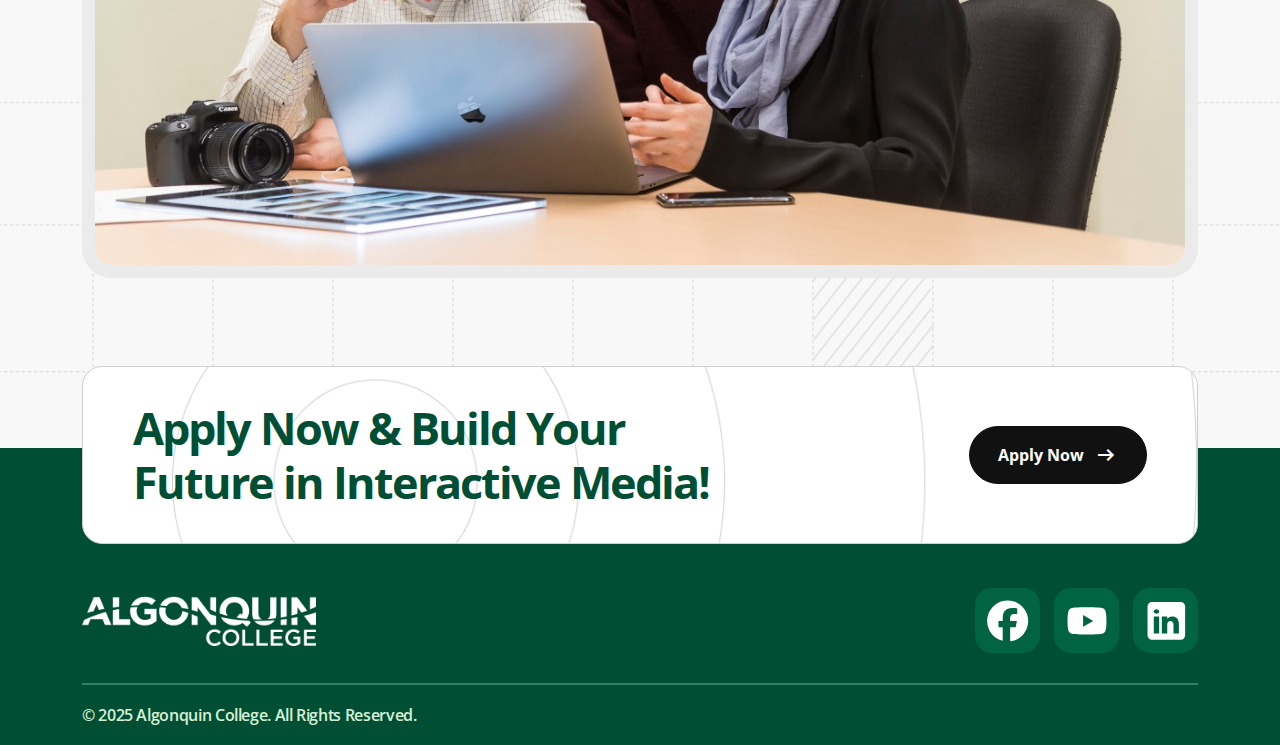
==== commit 17bb30cb: "About" ====
--- a/about.html
+++ b/about.html
@@ -99,7 +99,7 @@
                     </div>
                     <div class="col-md-5 mt-4 mt-md-0">
                         <div class="inner-hero-slider">                            
-                            <div class="inner-hero-slider-image" style="background-image: url('assets/images/photography.jpg');">&nbsp;</div>
+                            <div class="inner-hero-slider-image" style="background-image: url('assets/images/about.jpg');">&nbsp;</div>
                         </div>
                     </div>
                 </div>
@@ -115,129 +115,140 @@
                             <p class="body-text pt-3">You experience the complete design and development process lifecycle of a media-rich product, and learn the fundamentals of the industry standard software package Adobe Master Collection, which includes Photoshop, Illustrator and more. In addition, the following subjects are covered in the program.</p>
                         </div>
                         <div class="owl-carousel owl-theme theme-arrow about-coursel-owl">
-                            <div class="item">
-                                <div class="theme-box p-3">                            
-                                    <div class="course-box">
-                                        <div class="course-icon">
-                                            <span class="material-symbols-outlined">close</span>
+                            <!-- Web Components -->
+                            <div class="item">
+                                <div class="theme-box p-3">                            
+                                    <div class="course-box">
+                                        <div class="course-icon">
+                                            <span class="material-symbols-outlined">code</span> <!-- Code Icon -->
                                         </div>
                                         <div class="course-text">
                                             <h3 class="course-heading">Web Components</h3>
                                         </div>
                                     </div>
                                     <div class="mt-3 pt-3 theme-border-top">
-                                        <p class="body-text pt-2">Students are introduced to the fundamentals of web design. Students learn to use industry-standard software packages to to create <a href="javascript:;" class="theme-link">Read More</a></p>
-                                    </div>
-                                    <div class="d-flex flex-wrap gap-2">                                
-                                        <span class="theme-tag gray">Web Developer</span>
-                                        <span class="theme-tag gray">Web Programmer</span>
-                                        <span class="theme-tag gray">Server-Side Programmer</span>
-                                        <span class="theme-tag gray">CMS Specialist</span>
-                                    </div>
-                                </div>
-                            </div>
-                            <div class="item">
-                                <div class="theme-box p-3">                            
-                                    <div class="course-box">
-                                        <div class="course-icon">
-                                            <span class="material-symbols-outlined">close</span>
-                                        </div>
-                                        <div class="course-text">
-                                            <h3 class="course-heading">Web Components</h3>
-                                        </div>
-                                    </div>
-                                    <div class="mt-3 pt-3 theme-border-top">
-                                        <p class="body-text pt-2">Students are introduced to the fundamentals of web design. Students learn to use industry-standard software packages to to create <a href="javascript:;" class="theme-link">Read More</a></p>
-                                    </div>
-                                    <div class="d-flex flex-wrap gap-2">                                
-                                        <span class="theme-tag gray">Web Developer</span>
-                                        <span class="theme-tag gray">Web Programmer</span>
-                                        <span class="theme-tag gray">Server-Side Programmer</span>
-                                        <span class="theme-tag gray">CMS Specialist</span>
-                                    </div>
-                                </div>
-                            </div>
-                            <div class="item">
-                                <div class="theme-box p-3">                            
-                                    <div class="course-box">
-                                        <div class="course-icon">
-                                            <span class="material-symbols-outlined">close</span>
-                                        </div>
-                                        <div class="course-text">
-                                            <h3 class="course-heading">Web Components</h3>
-                                        </div>
-                                    </div>
-                                    <div class="mt-3 pt-3 theme-border-top">
-                                        <p class="body-text pt-2">Students are introduced to the fundamentals of web design. Students learn to use industry-standard software packages to to create <a href="javascript:;" class="theme-link">Read More</a></p>
-                                    </div>
-                                    <div class="d-flex flex-wrap gap-2">                                
-                                        <span class="theme-tag gray">Web Developer</span>
-                                        <span class="theme-tag gray">Web Programmer</span>
-                                        <span class="theme-tag gray">Server-Side Programmer</span>
-                                        <span class="theme-tag gray">CMS Specialist</span>
-                                    </div>
-                                </div>
-                            </div>
-                            <div class="item">
-                                <div class="theme-box p-3">                            
-                                    <div class="course-box">
-                                        <div class="course-icon">
-                                            <span class="material-symbols-outlined">close</span>
-                                        </div>
-                                        <div class="course-text">
-                                            <h3 class="course-heading">Web Components</h3>
-                                        </div>
-                                    </div>
-                                    <div class="mt-3 pt-3 theme-border-top">
-                                        <p class="body-text pt-2">Students are introduced to the fundamentals of web design. Students learn to use industry-standard software packages to to create <a href="javascript:;" class="theme-link">Read More</a></p>
-                                    </div>
-                                    <div class="d-flex flex-wrap gap-2">                                
-                                        <span class="theme-tag gray">Web Developer</span>
-                                        <span class="theme-tag gray">Web Programmer</span>
-                                        <span class="theme-tag gray">Server-Side Programmer</span>
-                                        <span class="theme-tag gray">CMS Specialist</span>
-                                    </div>
-                                </div>
-                            </div>
-                            <div class="item">
-                                <div class="theme-box p-3">                            
-                                    <div class="course-box">
-                                        <div class="course-icon">
-                                            <span class="material-symbols-outlined">close</span>
-                                        </div>
-                                        <div class="course-text">
-                                            <h3 class="course-heading">Web Components</h3>
-                                        </div>
-                                    </div>
-                                    <div class="mt-3 pt-3 theme-border-top">
-                                        <p class="body-text pt-2">Students are introduced to the fundamentals of web design. Students learn to use industry-standard software packages to to create <a href="javascript:;" class="theme-link">Read More</a></p>
-                                    </div>
-                                    <div class="d-flex flex-wrap gap-2">                                
-                                        <span class="theme-tag gray">Web Developer</span>
-                                        <span class="theme-tag gray">Web Programmer</span>
-                                        <span class="theme-tag gray">Server-Side Programmer</span>
-                                        <span class="theme-tag gray">CMS Specialist</span>
-                                    </div>
-                                </div>
-                            </div>
-                            <div class="item">
-                                <div class="theme-box p-3">                            
-                                    <div class="course-box">
-                                        <div class="course-icon">
-                                            <span class="material-symbols-outlined">close</span>
-                                        </div>
-                                        <div class="course-text">
-                                            <h3 class="course-heading">Web Components</h3>
-                                        </div>
-                                    </div>
-                                    <div class="mt-3 pt-3 theme-border-top">
-                                        <p class="body-text pt-2">Students are introduced to the fundamentals of web design. Students learn to use industry-standard software packages to to create <a href="javascript:;" class="theme-link">Read More</a></p>
-                                    </div>
-                                    <div class="d-flex flex-wrap gap-2">                                
-                                        <span class="theme-tag gray">Web Developer</span>
-                                        <span class="theme-tag gray">Web Programmer</span>
-                                        <span class="theme-tag gray">Server-Side Programmer</span>
-                                        <span class="theme-tag gray">CMS Specialist</span>
+                                        <p class="body-text pt-2">Learn HTML and web design fundamentals to create responsive and accessible websites using industry-standard tools.</p>
+                                    </div>
+                                    <div class="d-flex flex-wrap gap-2">                                
+                                        <span class="theme-tag gray">HTML Coding</span>
+                                        <span class="theme-tag gray">Web Design</span>
+                                        <span class="theme-tag gray">Responsive Layouts</span>
+                                        <span class="theme-tag gray">Accessibility</span>
+                                    </div>
+                                </div>
+                            </div>
+
+                            <!-- Web Styles -->
+                            <div class="item">
+                                <div class="theme-box p-3">                            
+                                    <div class="course-box">
+                                        <div class="course-icon">
+                                            <span class="material-symbols-outlined">palette</span> <!-- Design Icon -->
+                                        </div>
+                                        <div class="course-text">
+                                            <h3 class="course-heading">Web Styles</h3>
+                                        </div>
+                                    </div>
+                                    <div class="mt-3 pt-3 theme-border-top">
+                                        <p class="body-text pt-2">Explore CSS, document object model (DOM), SEO, and accessibility to enhance web design and structure.</p>
+                                    </div>
+                                    <div class="d-flex flex-wrap gap-2">                                
+                                        <span class="theme-tag gray">CSS Styling</span>
+                                        <span class="theme-tag gray">Web Accessibility</span>
+                                        <span class="theme-tag gray">SEO Basics</span>
+                                        <span class="theme-tag gray">Grid Frameworks</span>
+                                    </div>
+                                </div>
+                            </div>
+
+                            <!-- Graphic Applications -->
+                            <div class="item">
+                                <div class="theme-box p-3">                            
+                                    <div class="course-box">
+                                        <div class="course-icon">
+                                            <span class="material-symbols-outlined">brush</span> <!-- Brush Icon -->
+                                        </div>
+                                        <div class="course-text">
+                                            <h3 class="course-heading">Graphic Applications</h3>
+                                        </div>
+                                    </div>
+                                    <div class="mt-3 pt-3 theme-border-top">
+                                        <p class="body-text pt-2">Use Photoshop and Illustrator to create professional digital designs, illustrations, and web graphics.</p>
+                                    </div>
+                                    <div class="d-flex flex-wrap gap-2">                                
+                                        <span class="theme-tag gray">Graphic Design</span>
+                                        <span class="theme-tag gray">Digital Illustration</span>
+                                        <span class="theme-tag gray">UI/UX Design</span>
+                                        <span class="theme-tag gray">Image Editing</span>
+                                    </div>
+                                </div>
+                            </div>
+
+                            <!-- Studio Lab I -->
+                            <div class="item">
+                                <div class="theme-box p-3">                            
+                                    <div class="course-box">
+                                        <div class="course-icon">
+                                            <span class="material-symbols-outlined">photo_camera</span> <!-- Camera Icon -->
+                                        </div>
+                                        <div class="course-text">
+                                            <h3 class="course-heading">Studio Lab</h3>
+                                        </div>
+                                    </div>
+                                    <div class="mt-3 pt-3 theme-border-top">
+                                        <p class="body-text pt-2">Gain insights into photography, project management, and multimedia industry practices through hands-on learning.</p>
+                                    </div>
+                                    <div class="d-flex flex-wrap gap-2">                                
+                                        <span class="theme-tag gray">Project Planning</span>
+                                        <span class="theme-tag gray">Photography</span>
+                                        <span class="theme-tag gray">File Management</span>
+                                        <span class="theme-tag gray">Industry Insights</span>
+                                    </div>
+                                </div>
+                            </div>
+
+                            <!-- UX Design -->
+                            <div class="item">
+                                <div class="theme-box p-3">                            
+                                    <div class="course-box">
+                                        <div class="course-icon">
+                                            <span class="material-symbols-outlined">devices</span> <!-- UX/UI Icon -->
+                                        </div>
+                                        <div class="course-text">
+                                            <h3 class="course-heading">UX Design</h3>
+                                        </div>
+                                    </div>
+                                    <div class="mt-3 pt-3 theme-border-top">
+                                        <p class="body-text pt-2">Learn user experience (UX) principles, typography, and layout design for web and media projects.</p>
+                                    </div>
+                                    <div class="d-flex flex-wrap gap-2">                                
+                                        <span class="theme-tag gray">UX Principles</span>
+                                        <span class="theme-tag gray">Typography</span>
+                                        <span class="theme-tag gray">Information Hierarchy</span>
+                                        <span class="theme-tag gray">Prototyping</span>
+                                    </div>
+                                </div>
+                            </div>
+
+                            <!-- Video Composition -->
+                            <div class="item">
+                                <div class="theme-box p-3">                            
+                                    <div class="course-box">
+                                        <div class="course-icon">
+                                            <span class="material-symbols-outlined">movie</span> <!-- Video Icon -->
+                                        </div>
+                                        <div class="course-text">
+                                            <h3 class="course-heading">Video Composition</h3>
+                                        </div>
+                                    </div>
+                                    <div class="mt-3 pt-3 theme-border-top">
+                                        <p class="body-text pt-2">Edit and produce professional video content using Adobe Premiere Pro for multiple platforms.</p>
+                                    </div>
+                                    <div class="d-flex flex-wrap gap-2">                                
+                                        <span class="theme-tag gray">Video Editing</span>
+                                        <span class="theme-tag gray">Motion Graphics</span>
+                                        <span class="theme-tag gray">Storytelling</span>
+                                        <span class="theme-tag gray">Post-Production</span>
                                     </div>
                                 </div>
                             </div>
@@ -328,43 +339,51 @@
                             <h3 class="heading-medium">WHY CHOOSE US</h3>
                             <h2 class="heading-text mt-2">Why This Program Stands Out</h2>
                         </div>
-                        <div class="row">                            
+                        <div class="row">     
                             <div class="col-lg-4 mt-4">                            
                                 <div class="theme-box p-3">   
                                     <div class="">   
                                         <div class="course-icon">
-                                            <span class="material-symbols-outlined">close</span>
-                                        </div>
-                                    </div>
-                                    <div class="mt-3">
-                                        <h3 class="heading-24 green">Diverse Skill Development</h3>
-                                        <p class="body-text pt-2 mb-0">Lorem ipsum dolor sit amet, consectetur adipiscing elit. Sed vel augue vel nisi tincidunt dictum. Suspendisse potenti.</p>
-                                    </div>
-                                </div>
-                            </div>
+                                            <span class="material-symbols-outlined">stacks</span>
+                                        </div>
+                                    </div>
+                                    <div class="mt-3">
+                                        <h3 class="heading-24 green">Strong Foundation</h3>
+                                        <p class="body-text pt-2 mb-0">
+                                            Learn industry-standard tools and techniques in interactive media and design.
+                                        </p>
+                                    </div>
+                                </div>
+                            </div>
+                            
                             <div class="col-lg-4 mt-4">                            
                                 <div class="theme-box p-3">   
                                     <div class="">   
                                         <div class="course-icon">
-                                            <span class="material-symbols-outlined">close</span>
-                                        </div>
-                                    </div>
-                                    <div class="mt-3">
-                                        <h3 class="heading-24 green">Diverse Skill Development</h3>
-                                        <p class="body-text pt-2 mb-0">Lorem ipsum dolor sit amet, consectetur adipiscing elit. Sed vel augue vel nisi tincidunt dictum. Suspendisse potenti.</p>
-                                    </div>
-                                </div>
-                            </div>
+                                            <span class="material-symbols-outlined">thumb_up</span>
+                                        </div>
+                                    </div>
+                                    <div class="mt-3">
+                                        <h3 class="heading-24 green">Hands-On Experience</h3>
+                                        <p class="body-text pt-2 mb-0">
+                                            Work on real-world projects with local and international clients.
+                                        </p>
+                                    </div>
+                                </div>
+                            </div>
+                            
                             <div class="col-lg-4 mt-4">                            
                                 <div class="theme-box p-3">   
                                     <div class="">   
                                         <div class="course-icon">
-                                            <span class="material-symbols-outlined">close</span>
-                                        </div>
-                                    </div>
-                                    <div class="mt-3">
-                                        <h3 class="heading-24 green">Diverse Skill Development</h3>
-                                        <p class="body-text pt-2 mb-0">Lorem ipsum dolor sit amet, consectetur adipiscing elit. Sed vel augue vel nisi tincidunt dictum. Suspendisse potenti.</p>
+                                            <span class="material-symbols-outlined">business_center</span>
+                                        </div>
+                                    </div>
+                                    <div class="mt-3">
+                                        <h3 class="heading-24 green">Diverse Careers</h3>
+                                        <p class="body-text pt-2 mb-0">
+                                            Explore opportunities in web design, UX, media production, and more.
+                                        </p>
                                     </div>
                                 </div>
                             </div>
@@ -384,17 +403,32 @@
                         <div class="owl-carousel owl-theme theme-arrow about-gallery-owl mt-2 pt-3">
                             <div class="item">
                                 <div class="about-gallery-box">
-                                    <img src="assets/images/motion.jpg" alt="Gallery Image" class="w-100">
-                                </div>
-                            </div>
-                            <div class="item">
-                                <div class="about-gallery-box">
-                                    <img src="assets/images/motion.jpg" alt="Gallery Image" class="w-100">
-                                </div>
-                            </div>
-                            <div class="item">
-                                <div class="about-gallery-box">
-                                    <img src="assets/images/motion.jpg" alt="Gallery Image" class="w-100">
+                                    <img src="assets/images/glimpse-01.jpg" alt="Interactive Media Management Students" class="w-100">
+                                </div>
+                            </div>
+                            <div class="item">
+                                <div class="about-gallery-box">
+                                    <img src="assets/images/glimpse-02.jpg" alt="Interactive Media Management Students" class="w-100">
+                                </div>
+                            </div>
+                            <div class="item">
+                                <div class="about-gallery-box">
+                                    <img src="assets/images/glimpse-03.jpg" alt="Interactive Media Management Students" class="w-100">
+                                </div>
+                            </div>
+                            <div class="item">
+                                <div class="about-gallery-box">
+                                    <img src="assets/images/glimpse-04.jpg" alt="Interactive Media Management Students" class="w-100">
+                                </div>
+                            </div>
+                            <div class="item">
+                                <div class="about-gallery-box">
+                                    <img src="assets/images/glimpse-05.jpg" alt="Interactive Media Management Students" class="w-100">
+                                </div>
+                            </div>
+                            <div class="item">
+                                <div class="about-gallery-box">
+                                    <img src="assets/images/glimpse-06.jpg" alt="Interactive Media Management Students" class="w-100">
                                 </div>
                             </div>
                         </div>
--- a/assets/css/custom/theme.css
+++ b/assets/css/custom/theme.css
@@ -848,7 +848,7 @@
     background: var(--lime-green-100);  
 }
 
-.left-panel .accordion-heading {    
+.accordion-heading {    
     color: var(--deep-green-500);
     font-size: 18px;
     font-weight: 700;
@@ -969,12 +969,16 @@
         min-width: 40px;
         border-radius: 13px;
     }
+    .course-img {
+        height: 40px;
+        min-width: 40px;
+    }
     .course-icon span{
         font-size: 28px;
     }   
     .course-box {
         gap: 20px;
-        /* max-width: calc(100% - 270px); */
+        max-width: calc(100% - 300px);
     }
 } 
 
@@ -983,7 +987,7 @@
     .course-heading {
         font-size: 25px;
     }
-    .left-panel .accordion-heading {    
+    .accordion-heading {    
         font-size: 18px;
     }      
     .course-icon {
@@ -1001,7 +1005,7 @@
         font-size: 28px;
         line-height: 1;
     }
-    .left-panel .accordion-heading {    
+    .accordion-heading {    
         font-size: 22px;
     }  
 }
@@ -1031,10 +1035,10 @@
 }
 
 .testimonials-owl .owl-nav {
-	margin: 0 !important;
+	/* margin: 0 !important;
 	position: absolute;
     left: 25px;
-    bottom: 25px;
+    bottom: 25px; */
 }
 
 @media only screen and (min-width: 48em) {     
@@ -1045,9 +1049,9 @@
 
 @media only screen and (min-width: 62em) {     
     .testimonials-owl .owl-nav {
-        right: 40px;
+        /* right: 40px;
         bottom: 40px;
-        left: inherit;
+        left: inherit; */
     }  
     .testimonials-box {
         padding: 40px;
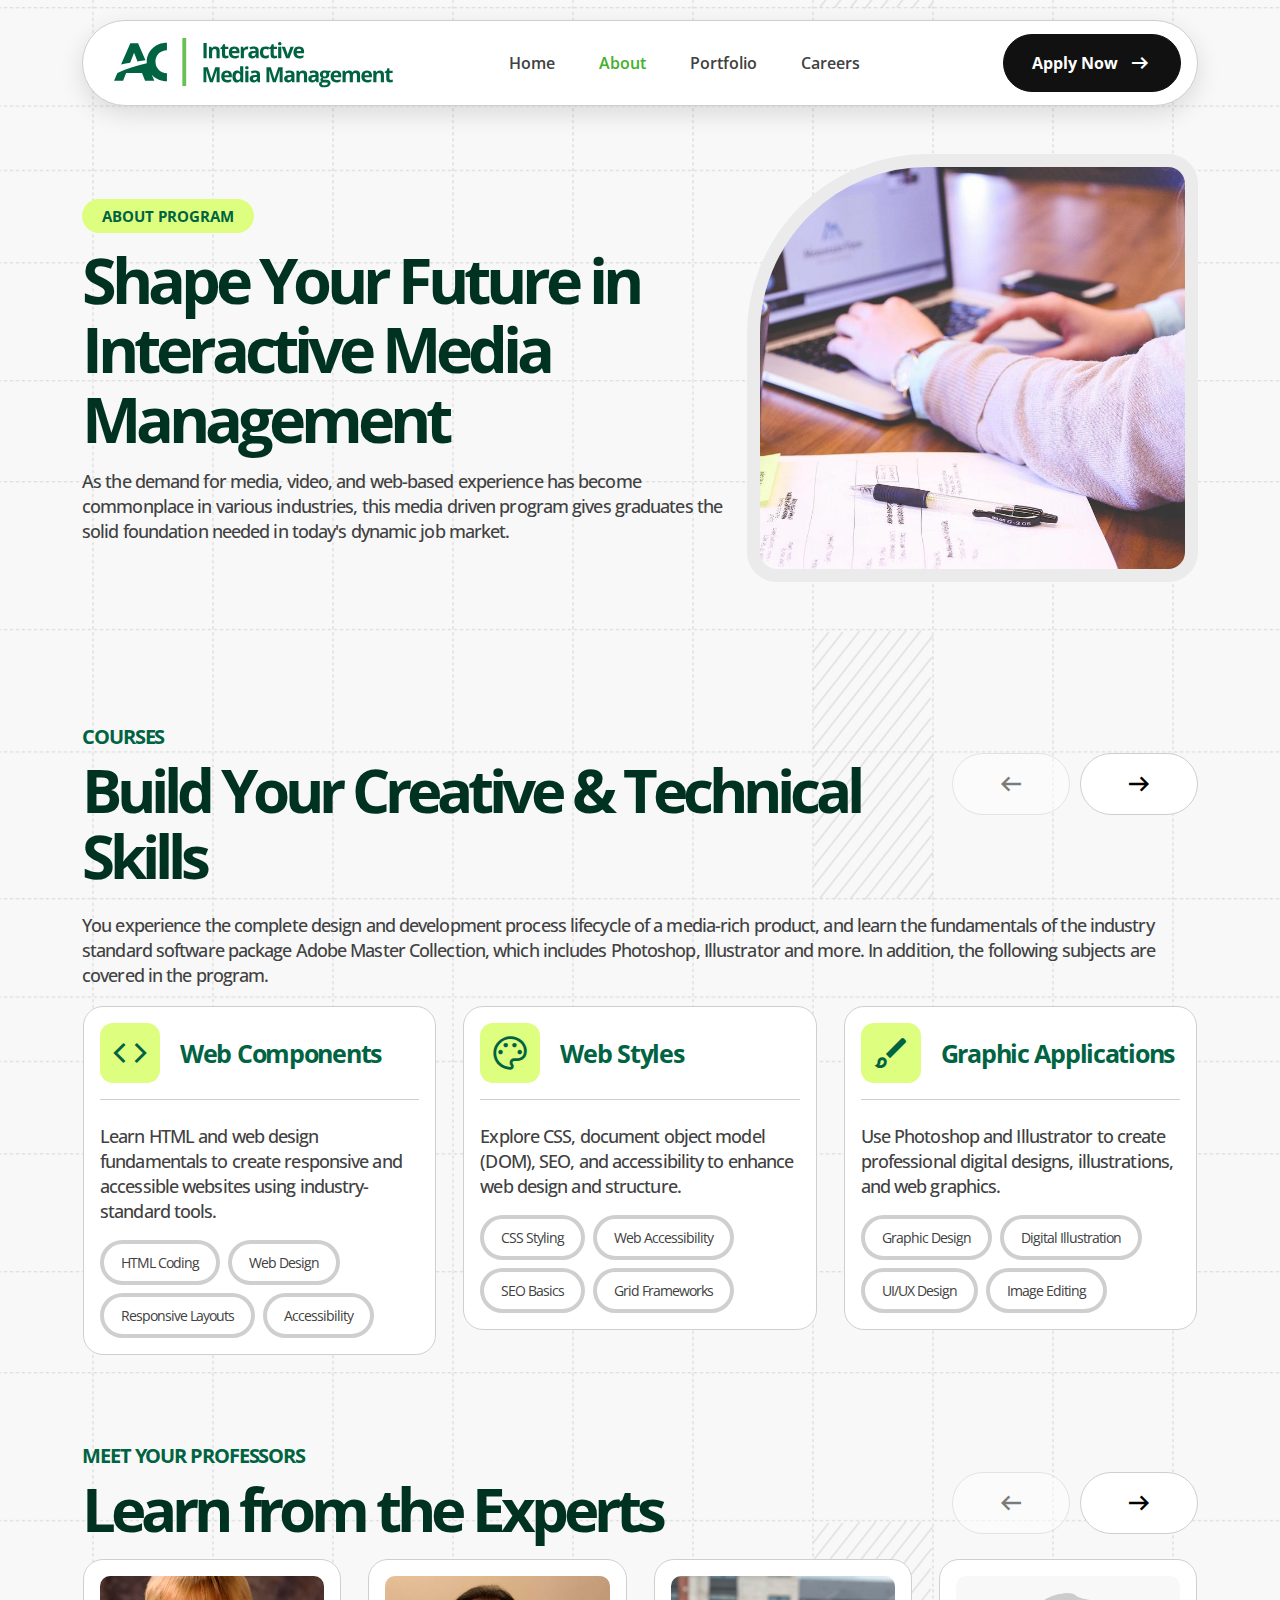
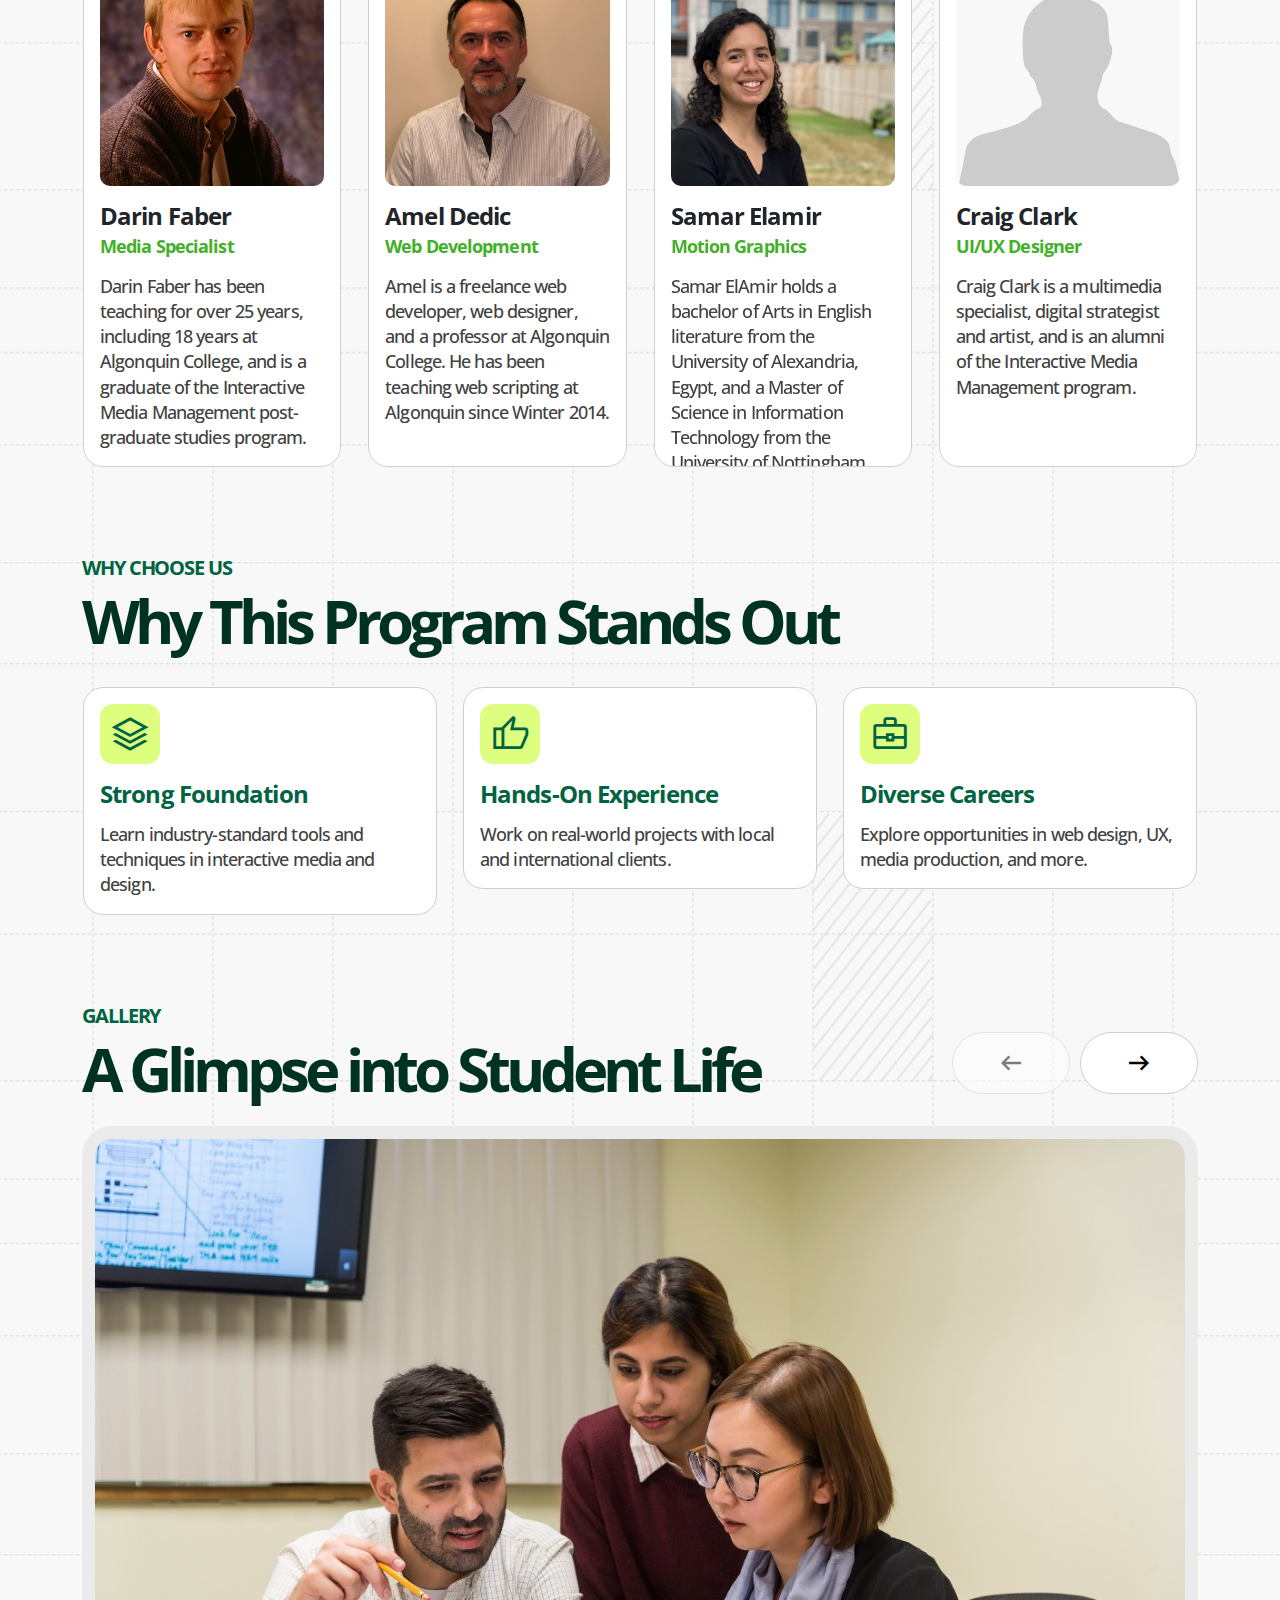
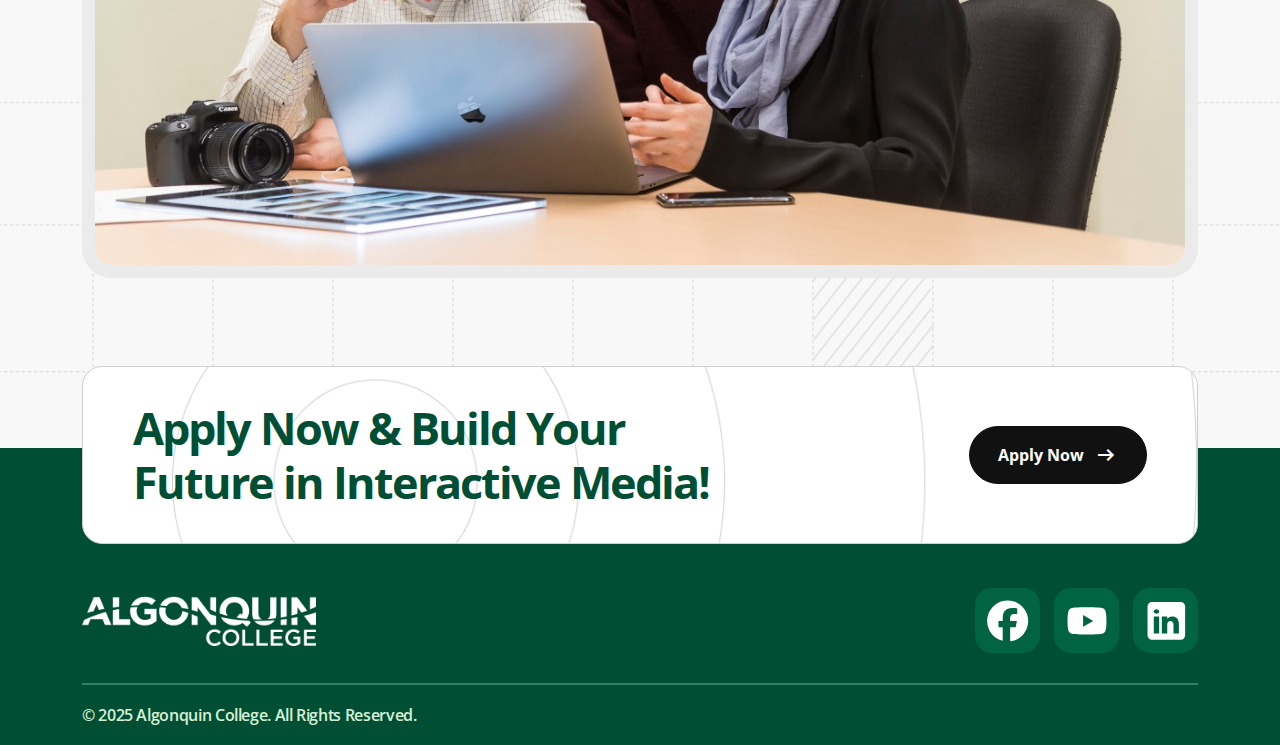
==== commit 6caa9c30: "Careers" ====
--- a/about.html
+++ b/about.html
@@ -105,7 +105,7 @@
                 </div>
             </div>
         </section>
-        <section>
+        <section class="course-heading-full-width">
             <div class="container pt-4 mt-4 mt-md-3 pt-md-5">
                 <div class="pt-4">
                     <div class="position-relative owl-heading-btns">
--- a/assets/css/custom/theme.css
+++ b/assets/css/custom/theme.css
@@ -1270,6 +1270,7 @@
 	transform: translateX(-50%);
 	bottom: 7px;
 	z-index: 999;
+    white-space: nowrap;
 }
 
 @media only screen and (min-width: 36em) {   
@@ -1288,6 +1289,9 @@
         border-radius: 180px 30px 30px 30px;
         height: 428px;
     }   
+    .course-heading-full-width .course-box {
+        max-width: 100% !important;
+    }
 }
 
 @media only screen and (min-width: 62em) {
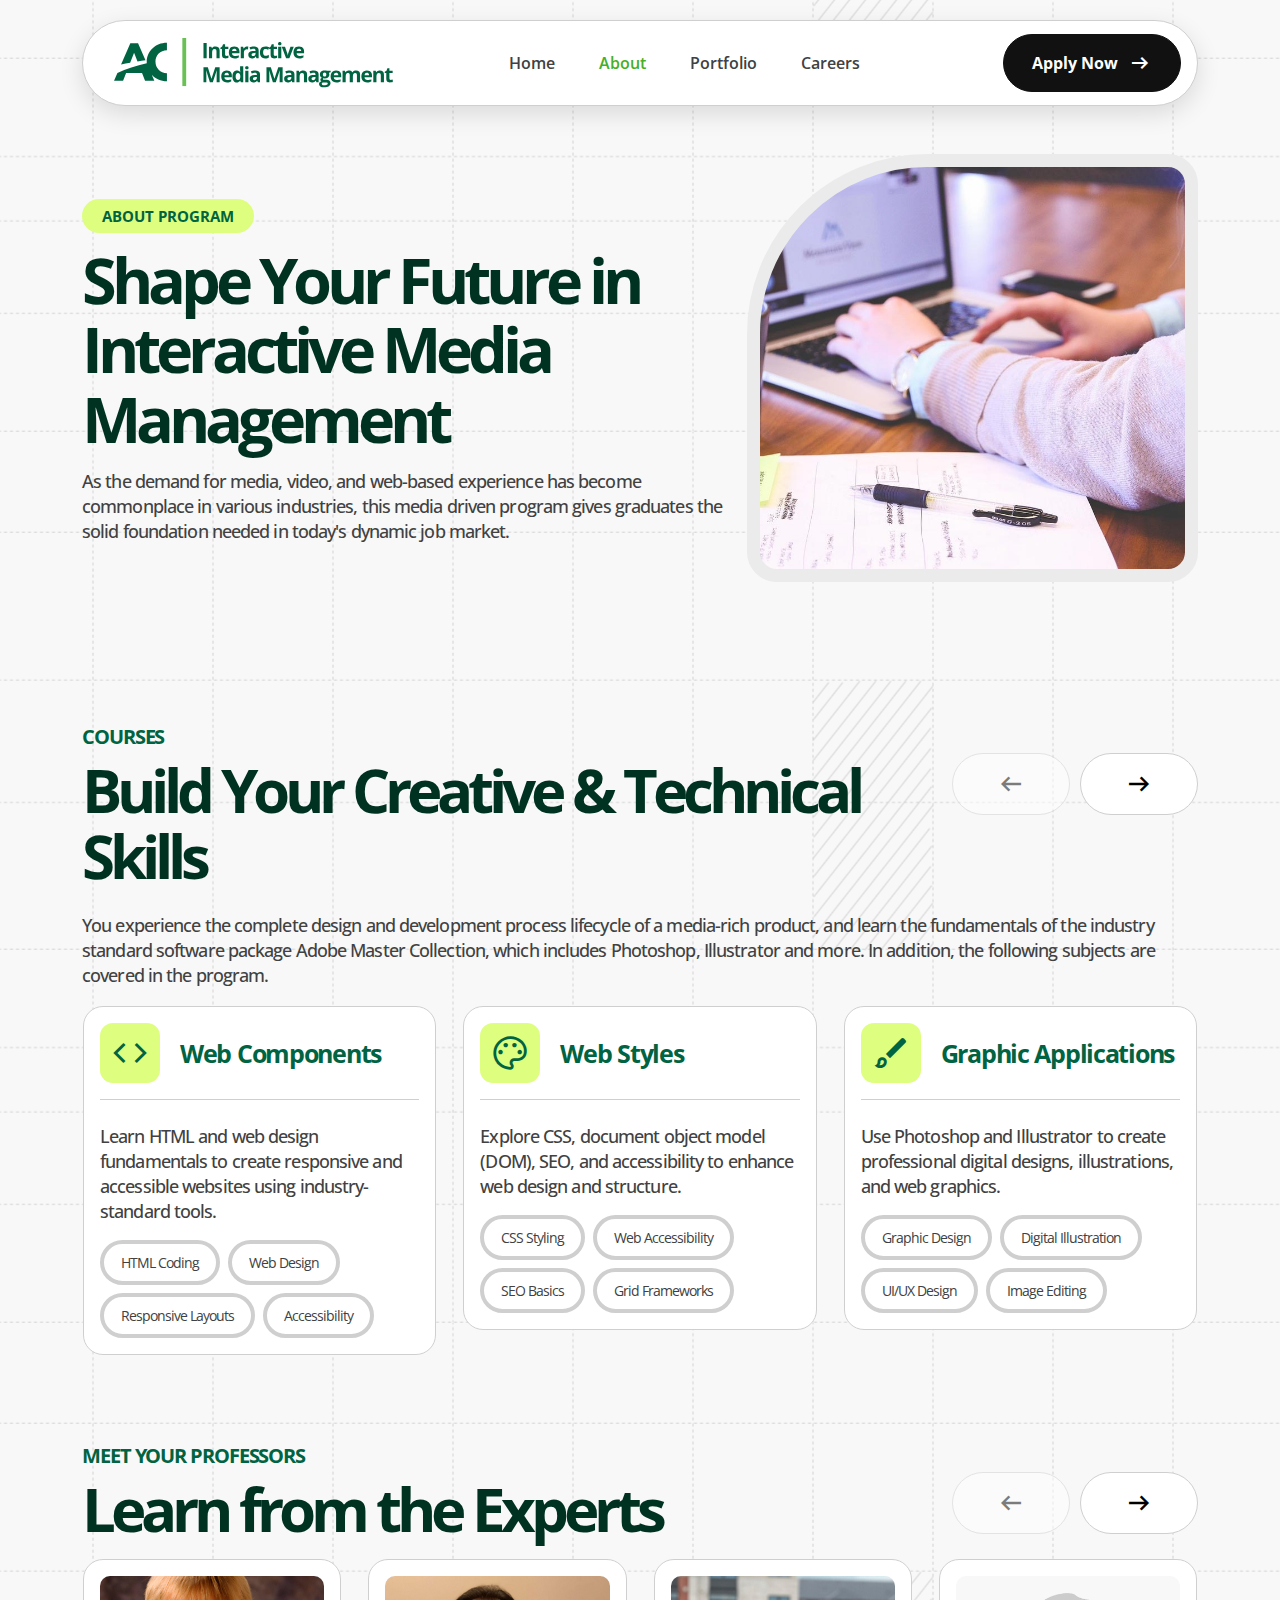
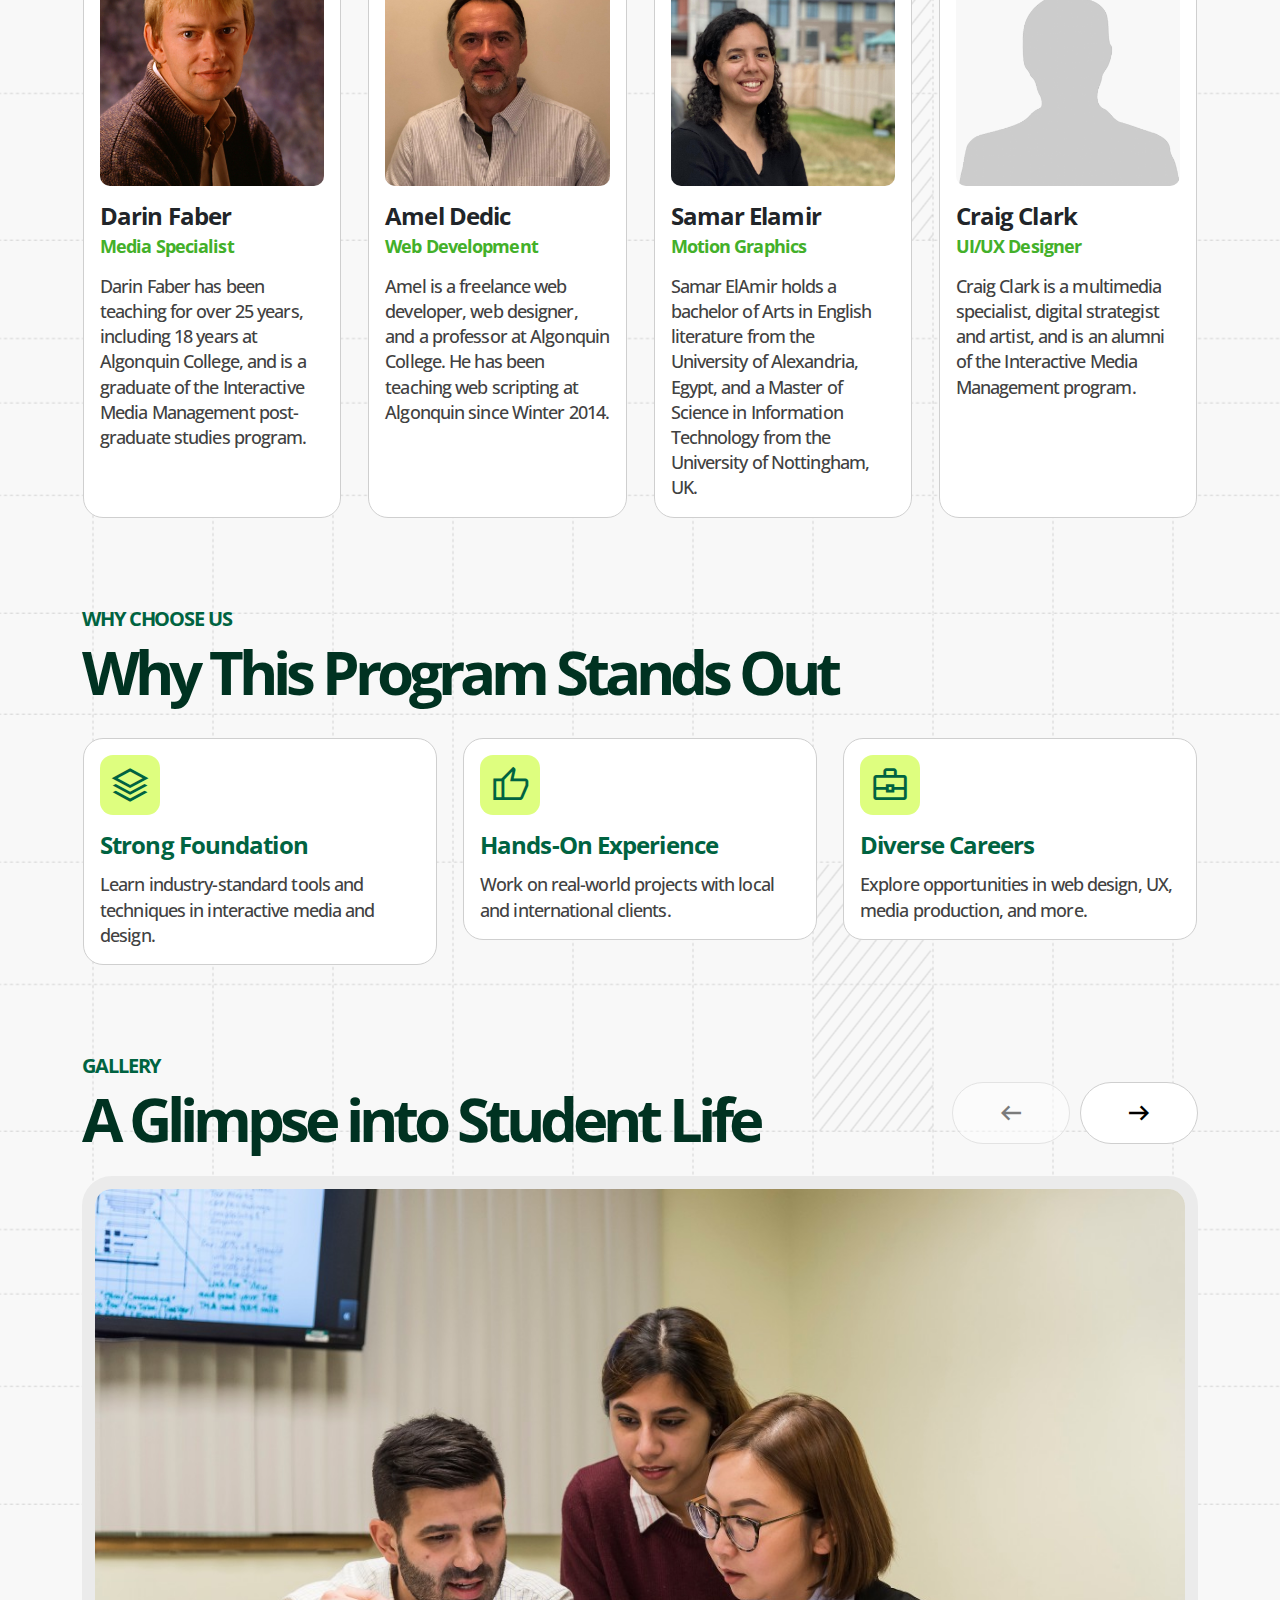
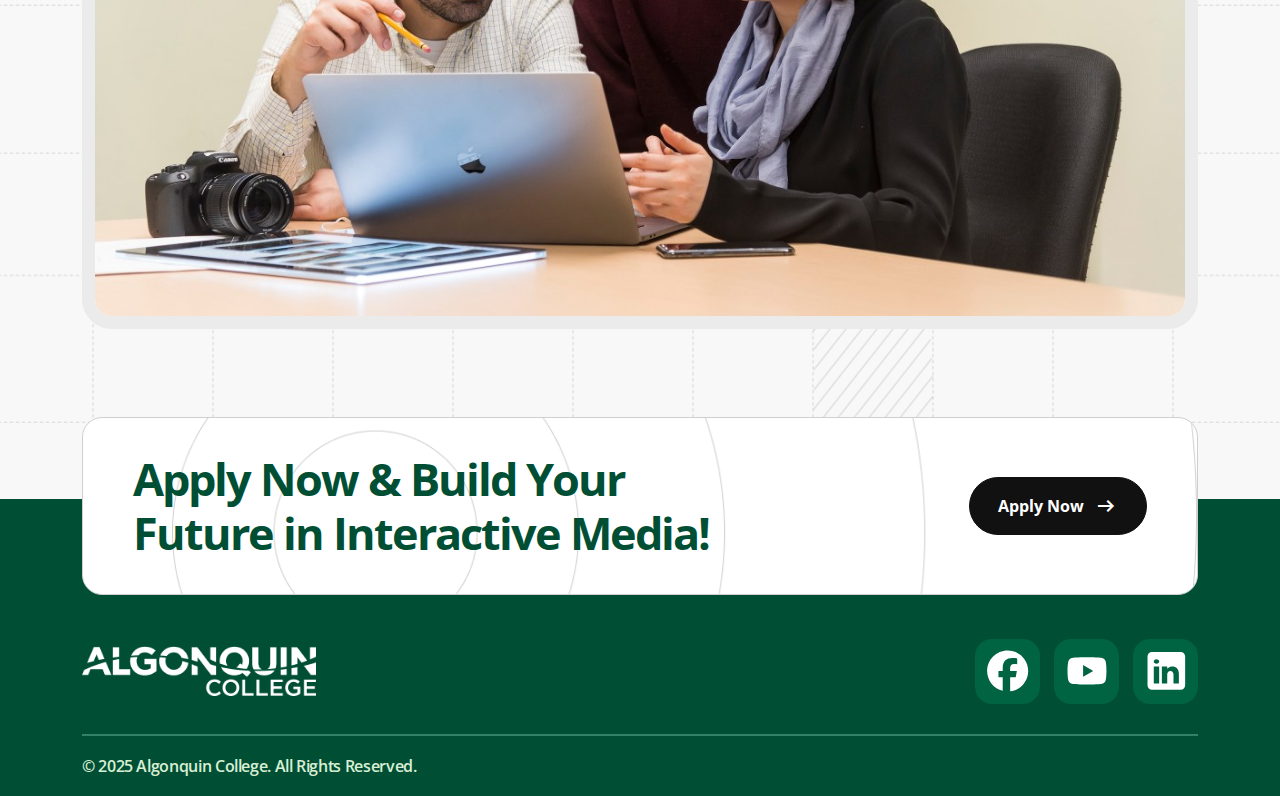
==== commit 0b601bfe: "About" ====
--- a/about.html
+++ b/about.html
@@ -423,7 +423,7 @@
                             </div>
                             <div class="item">
                                 <div class="about-gallery-box">
-                                    <img src="assets/images/glimpse-05.jpg" alt="Interactive Media Management Students" class="w-100">
+                                    <img src="assets/images/glimpse-05.JPG" alt="Interactive Media Management Students" class="w-100">
                                 </div>
                             </div>
                             <div class="item">
